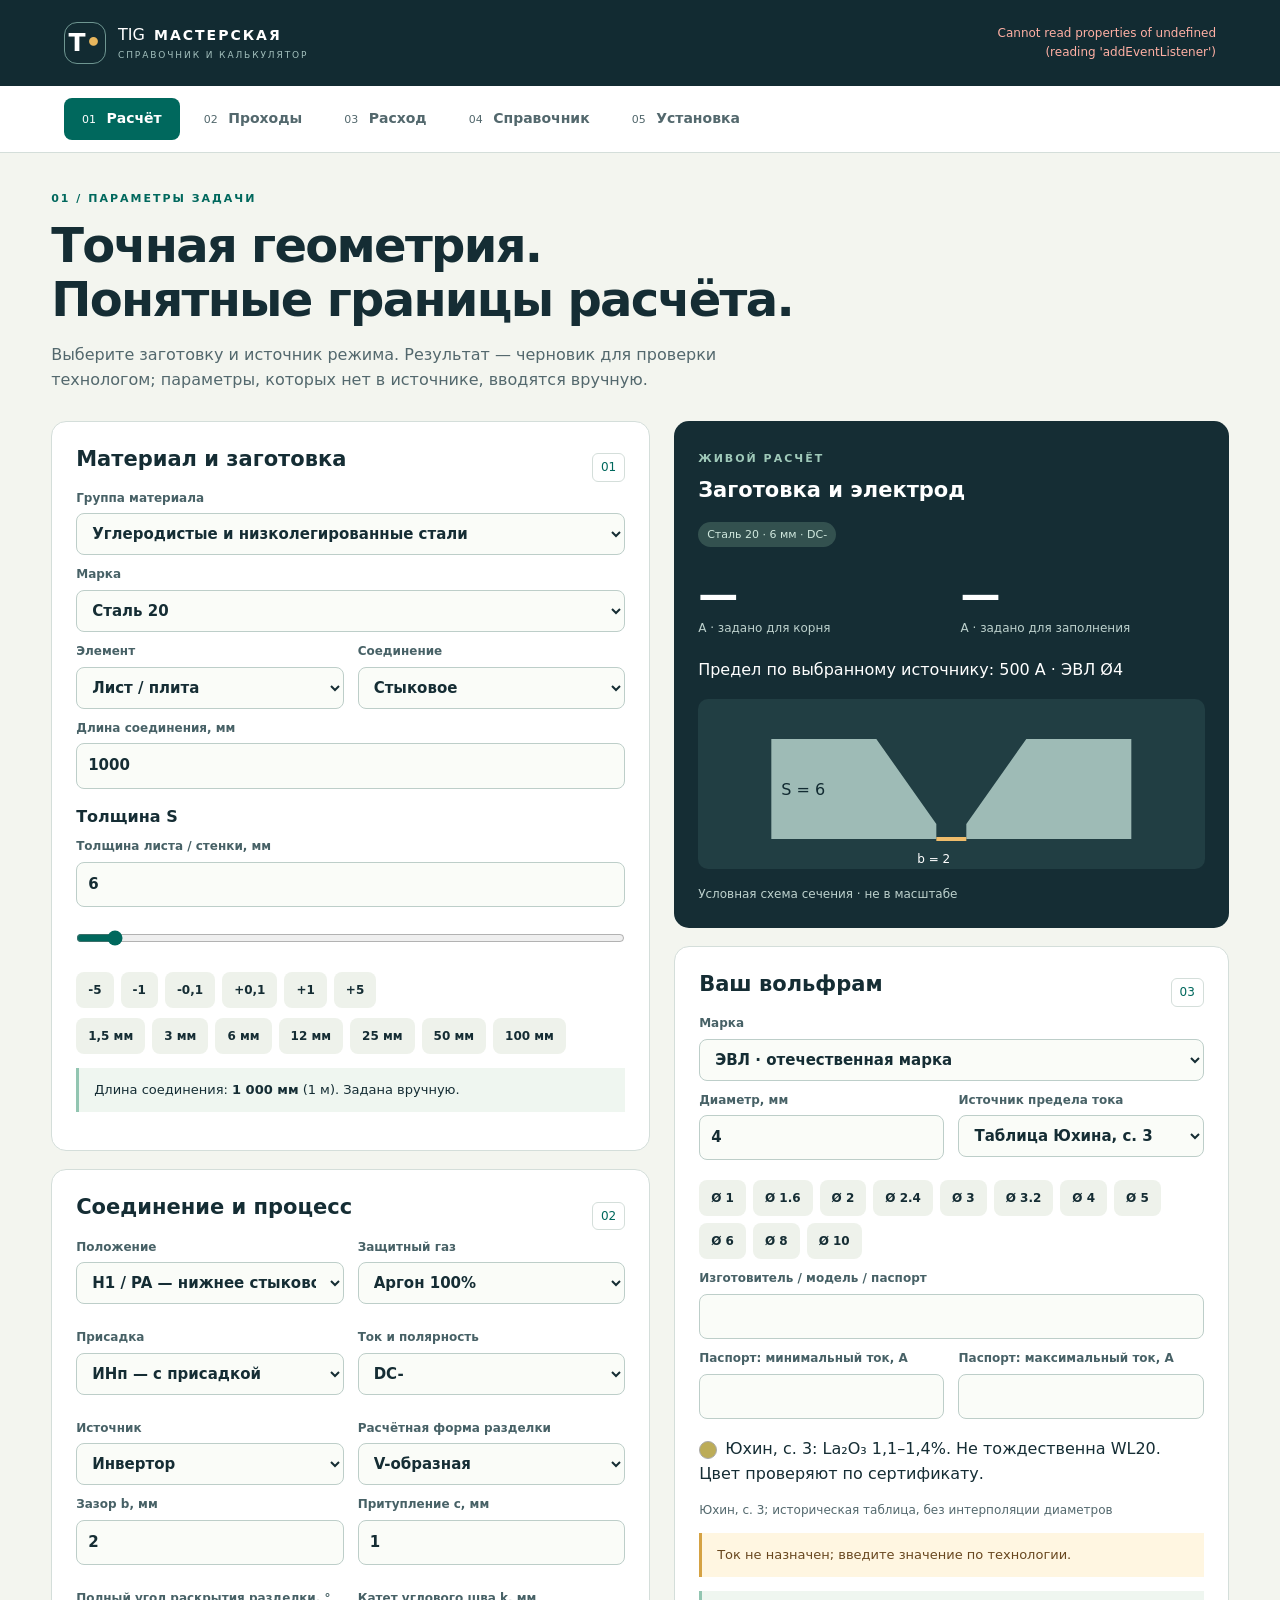
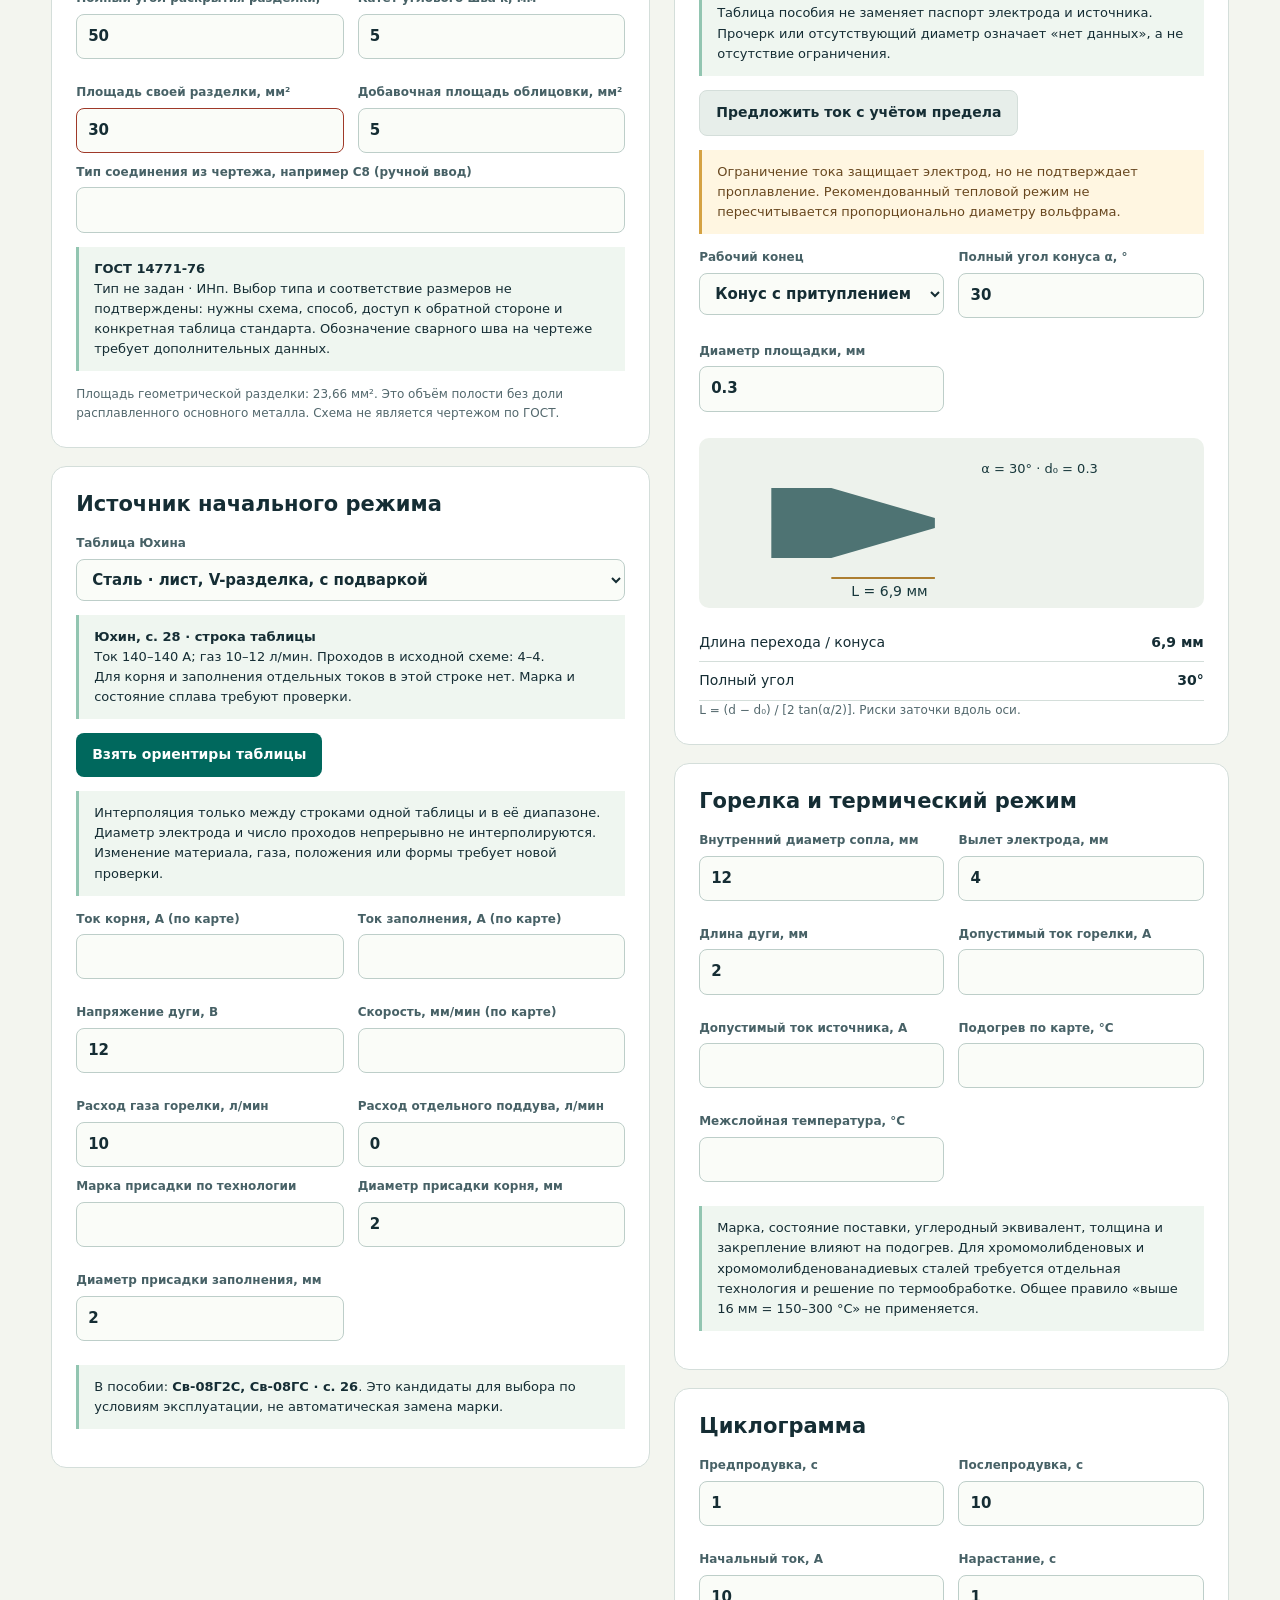
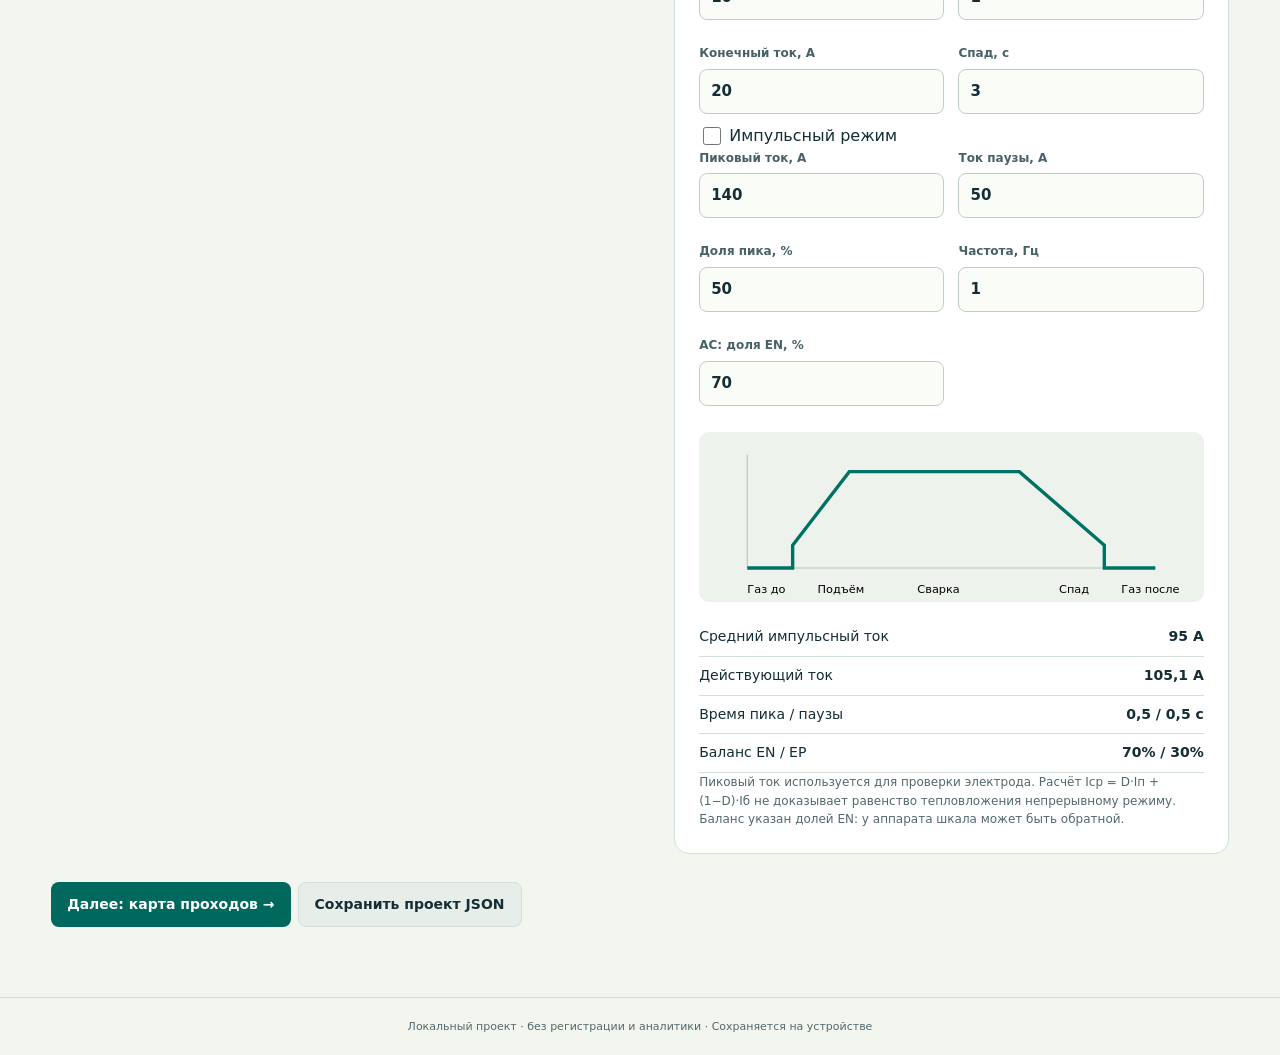
==== index.html @ 2c0364ab "Add files via upload" ====
<!doctype html><html lang="ru"><head><meta charset="utf-8"><meta name="viewport" content="width=device-width,initial-scale=1,viewport-fit=cover"><meta name="theme-color" content="#122b32"><meta name="apple-mobile-web-app-capable" content="yes"><meta name="apple-mobile-web-app-status-bar-style" content="black-translucent"><meta name="description" content="Офлайн-калькулятор TIG, карта проходов и справочник по Юхину с проверкой применимости исходных данных."><title>TIG · Мастерская</title><link rel="manifest" href="./manifest.webmanifest"><link rel="icon" href="./icon-192.png"><link rel="apple-touch-icon" href="./apple-touch-icon.png"><link rel="stylesheet" href="./style.css"></head><body><header><a class="brand" href="#setup"><span class="logo">T<span>•</span></span><span>TIG <b>МАСТЕРСКАЯ</b><small>СПРАВОЧНИК И КАЛЬКУЛЯТОР</small></span></a><span id="offline" class="status" role="status">Проверяю офлайн-файлы…</span></header><div id="toast" role="status" hidden></div><div id="update" hidden>Доступно обновление приложения. <button id="updateButton">Применить</button></div><nav aria-label="Разделы"><a href="#setup">01 <span>Расчёт</span></a><a href="#passes">02 <span>Проходы</span></a><a href="#materials">03 <span>Расход</span></a><a href="#reference">04 <span>Справочник</span></a><a href="#install">05 <span>Установка</span></a></nav><main id="main"></main><footer>Локальный проект · без регистрации и аналитики · <span id="saveStatus">Сохраняется на устройстве</span></footer><dialog id="confirm"><h2 id="confirmTitle"></h2><p id="confirmText"></p><form method="dialog"><button value="cancel" class="secondary">Отмена</button><button value="ok">Продолжить</button></form></dialog><input id="import" hidden type="file" accept=".json,application/json"><noscript>Включите JavaScript. После первой полной загрузки приложение работает без интернета.</noscript><script src="./data.js"></script><script src="./engine.js"></script><script src="./app.js"></script><script src="./offline.js"></script></body></html>
---- style.css ----
*{box-sizing:border-box} :root{--ink:#152d34;--muted:#53686d;--line:#d4deda;--paper:#f3f5ef;--white:#fff;--teal:#00685d;--amber:#e7b65d;--red:#9f3929}body{margin:0;color:var(--ink);font:16px/1.55 system-ui,-apple-system,BlinkMacSystemFont,"Segoe UI",sans-serif;background:var(--paper)}header{background:#122b32;color:white;padding:22px max(5vw,20px);display:flex;align-items:center;justify-content:space-between;gap:20px}.brand{display:flex;align-items:center;gap:12px;color:inherit;text-decoration:none;line-height:1.3}.brand b{font-size:14px;letter-spacing:2px;margin-left:4px}.brand small{display:block;color:#a3c0bd;font-size:9px;letter-spacing:1.9px;margin-top:4px}.logo{display:flex;align-items:center;justify-content:center;width:42px;height:42px;border:1px solid #6e9691;border-radius:13px;font-size:25px;font-weight:800}.logo span{color:var(--amber)}.status{font-size:12px;color:#c4d9d5;max-width:240px;text-align:right}.status.ready{color:#9ee0ba}.status.error{color:#ffb0a4}nav{display:flex;gap:6px;padding:12px max(5vw,16px);border-bottom:1px solid var(--line);background:#fff;position:sticky;top:0;z-index:10}nav a{padding:10px 18px;border-radius:8px;color:var(--muted);font-size:11px;text-decoration:none;white-space:nowrap}nav span{font-size:14px;font-weight:650;margin-left:7px}nav a.active{color:white;background:var(--teal)}main{max-width:1400px;margin:auto;padding:32px max(4vw,18px) 60px}h1{font-size:clamp(30px,4vw,48px);line-height:1.12;letter-spacing:-1.7px;margin:10px 0 16px;max-width:900px}h2{font-size:21px;margin:0 0 16px;line-height:1.3}h3{font-size:16px;margin:16px 0 8px}p{margin:8px 0 14px}.eyebrow{color:var(--teal);font-size:11px;letter-spacing:2px;font-weight:750;text-transform:uppercase}.lead{color:var(--muted);max-width:760px;font-size:16px}.workspace{display:grid;grid-template-columns:minmax(0,1.08fr) minmax(0,1fr);gap:24px;margin-top:28px}.card{padding:24px;background:var(--white);border:1px solid var(--line);border-radius:15px;margin-bottom:18px;min-width:0}.card.dark{background:var(--ink);color:white;border:0}.dark .muted,.dark small{color:#bdd1cd}.dark h2{color:white}.section-head{display:flex;align-items:center;justify-content:space-between;gap:12px}.step{font-size:12px;border:1px solid var(--line);padding:4px 8px;border-radius:6px;color:var(--teal)}.grid{display:grid;grid-template-columns:1fr 1fr;gap:14px}.grid.three{grid-template-columns:repeat(3,1fr)}label.field{display:block;font-size:12px;font-weight:650;margin-bottom:10px;color:#476166}label.field input,label.field select,label.field textarea{display:block;margin-top:6px;width:100%}input,select,textarea{font:inherit;color:var(--ink);font-size:15px;background:#fafcf8;border:1px solid #bdcec9;border-radius:8px;padding:10px 11px;min-width:0}input:focus,select:focus,textarea:focus{outline:3px solid #c7e7db;outline-offset:1px}input:invalid{border-color:var(--red)}textarea{min-height:90px;resize:vertical}input[type=range]{padding:0;accent-color:var(--teal);width:100%;margin:12px 0 15px}input[type=checkbox]{accent-color:var(--teal);width:18px;height:18px;vertical-align:middle;margin-right:8px}button{font:inherit;font-size:14px;font-weight:650;border:0;border-radius:8px;background:var(--teal);color:white;padding:11px 16px;cursor:pointer;min-height:44px}button:hover{filter:brightness(.94)}button.secondary{background:#e7eeea;color:var(--ink);border:1px solid var(--line)}button.small{font-size:12px;padding:6px 11px;min-height:36px}button:disabled{opacity:.5;cursor:not-allowed}.chips,.actions{display:flex;flex-wrap:wrap;gap:7px;margin:10px 0}.chips button{background:#eef2eb;color:var(--ink);padding:6px 12px;min-height:36px;font-size:12px}.muted,small{color:var(--muted)}small{display:block;font-size:12px}.note{border-left:3px solid #92c5b1;background:#eff6f0;padding:12px 15px;font-size:13px;margin:14px 0}.warning{border-left-color:#d5a243;background:#fff6e1;color:#68471f}.danger{border-left-color:#c35743;background:#fff0eb;color:#813628}.metric{font-size:40px;font-weight:750;letter-spacing:-1.5px;line-height:1.3}.metric small{font-size:12px;font-weight:400;letter-spacing:0}.metrics{display:grid;grid-template-columns:1fr 1fr;gap:18px;margin:22px 0}.pill{display:inline-block;font-size:11px;border-radius:99px;background:#d9e9df;color:#255347;padding:4px 9px}.dark .pill{background:#33514f;color:#d0e8de}dl{display:grid;grid-template-columns:1fr 1fr;margin:0;font-size:14px}dt,dd{padding:8px 0;border-bottom:1px solid var(--line);margin:0}dd{text-align:right;font-weight:650}svg.diagram{width:100%;height:170px;display:block;background:#edf2ec;border-radius:10px;margin:16px 0}.dark svg.diagram{background:#213e43}details{border:1px solid var(--line);border-radius:10px;margin:10px 0;padding:14px;background:white}summary{font-size:14px;font-weight:650;cursor:pointer}.tablewrap{overflow:auto;border:1px solid var(--line);border-radius:10px;margin:14px 0}table{border-collapse:collapse;width:100%;font-size:13px;background:white}th,td{text-align:left;border-bottom:1px solid var(--line);padding:10px;white-space:nowrap}th{background:#e7eeea;color:#44605d;font-size:11px;text-transform:uppercase}td.wrap{white-space:normal;min-width:180px}td input,td select{font-size:13px;padding:8px;width:95px}td .wide{width:145px}.passcard{border-left:3px solid var(--teal)}.pass-summary{display:flex;flex-wrap:wrap;gap:12px;font-size:13px}.swatch{width:18px;height:18px;border-radius:50%;display:inline-block;vertical-align:middle;margin-right:8px;border:1px solid #aaa}.colorstrip{display:flex;gap:2px;margin:20px 0}.colorstrip>div{flex:1;padding:17px 5px 7px;border-radius:5px;font-size:11px;text-align:center}.source-list a{color:var(--teal)}#toast{position:fixed;bottom:24px;left:50%;transform:translateX(-50%);background:#122b32;color:white;padding:14px 20px;z-index:99;max-width:min(600px,94vw);border-radius:12px;box-shadow:0 8px 35px #0003;font-size:14px}#update{padding:12px 5vw;background:#ffebbe;font-size:14px}footer{padding:20px;text-align:center;font-size:11px;color:var(--muted);border-top:1px solid var(--line)}dialog{border:1px solid var(--line);border-radius:16px;padding:28px;width:min(480px,90vw)}dialog::backdrop{background:#122b3288}dialog form{display:flex;gap:8px;justify-content:flex-end}code{font-size:13px;overflow-wrap:anywhere}a{color:var(--teal)}.empty{padding:38px;text-align:center;border:1px dashed #adc2b9;border-radius:15px}.section-graphic{display:grid;grid-template-columns:1fr 1fr;gap:12px}.report{display:none} @media(max-width:900px){.workspace{grid-template-columns:1fr}main{padding-top:22px}nav{gap:3px;padding:8px 10px;justify-content:space-between}nav a{padding:10px 8px;font-size:0}nav span{font-size:12px;margin:0}.card{padding:19px}.grid.three{grid-template-columns:1fr 1fr}}@media(max-width:480px){header{padding:17px 16px;gap:10px}.brand b{font-size:11px;letter-spacing:1px}.brand small{font-size:8px;letter-spacing:1px}.status{font-size:10px;max-width:110px}.grid{gap:10px}.metrics{gap:10px}.metric{font-size:32px}h1{font-size:35px}.section-graphic{grid-template-columns:1fr}.tablewrap{margin-left:-4px;margin-right:-4px}}@media print{body{background:white}header,nav,footer,#toast,#update,main{display:none!important}.report{display:block;color:black;padding:0;font-size:10pt}.report h1{font-size:20pt}.report table{font-size:8pt}.report td,.report th{white-space:normal;padding:5px}.report section{break-inside:avoid} @page{margin:15mm}}
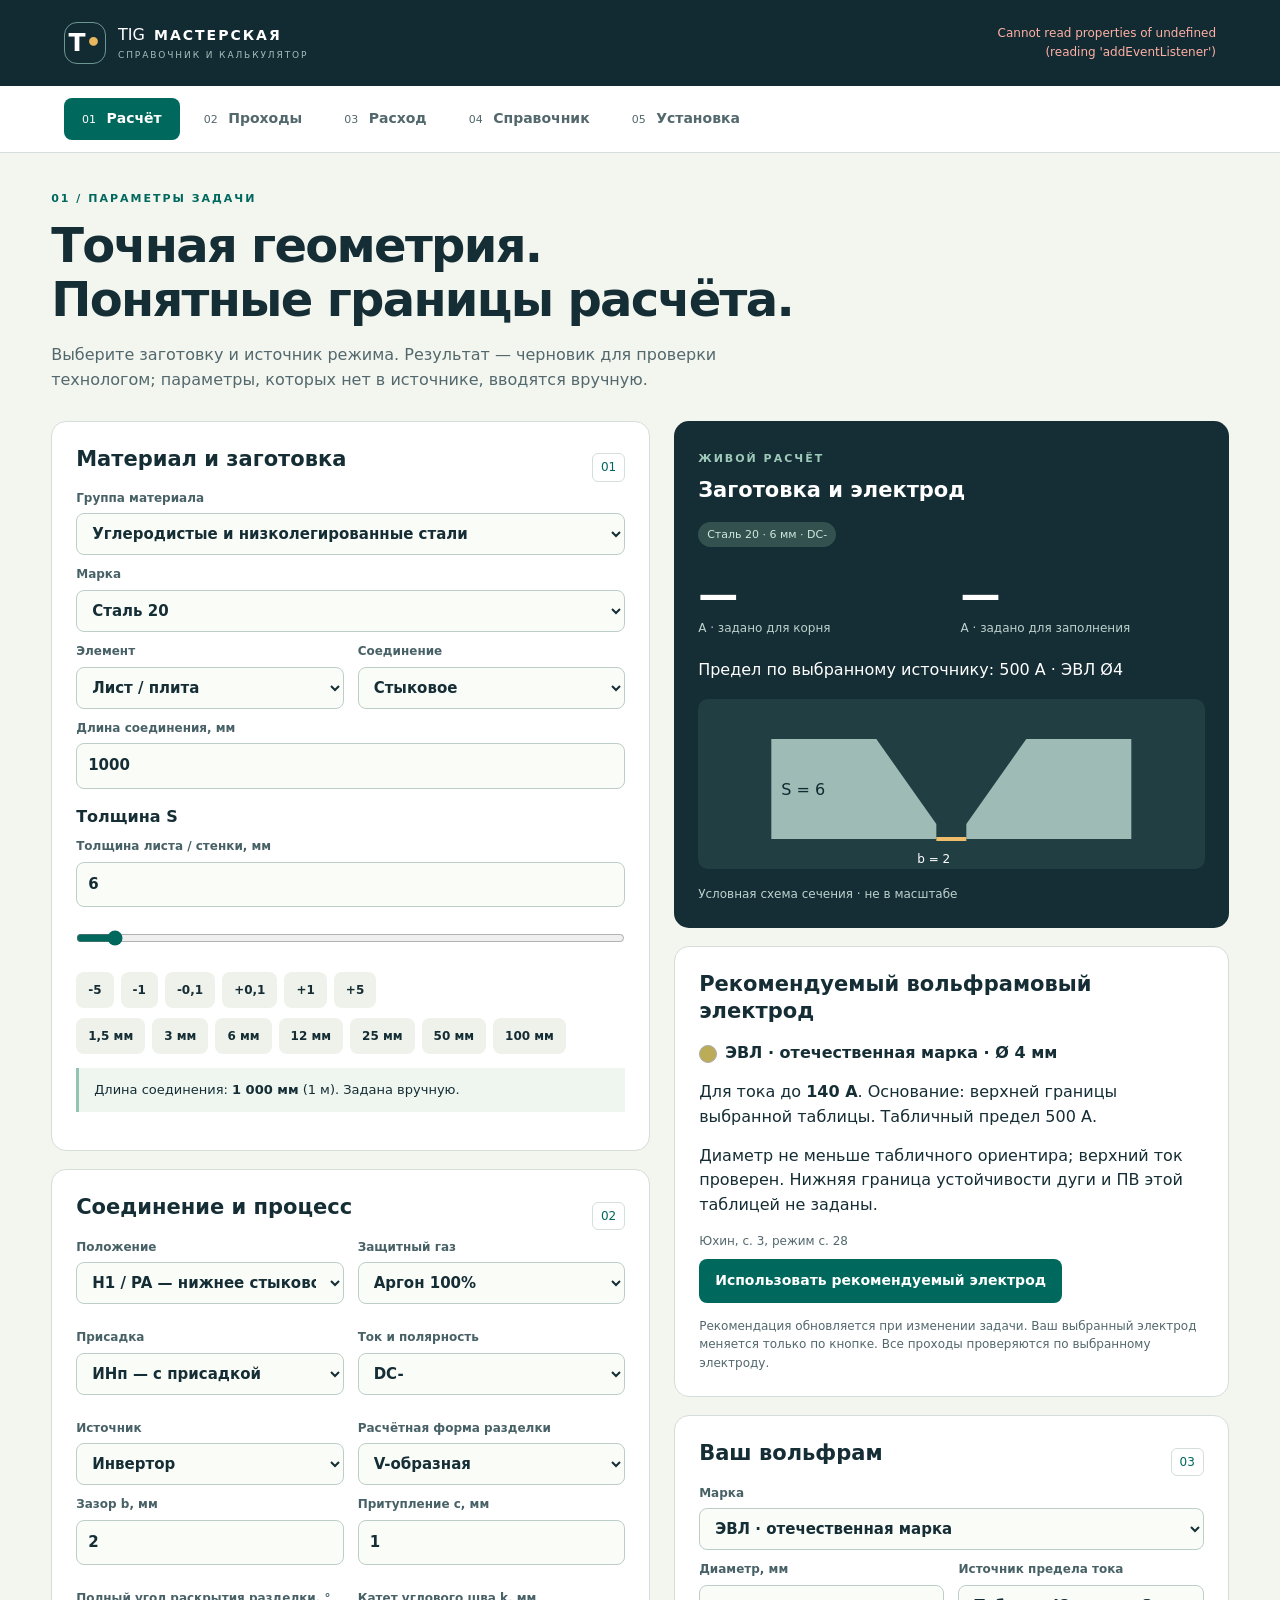
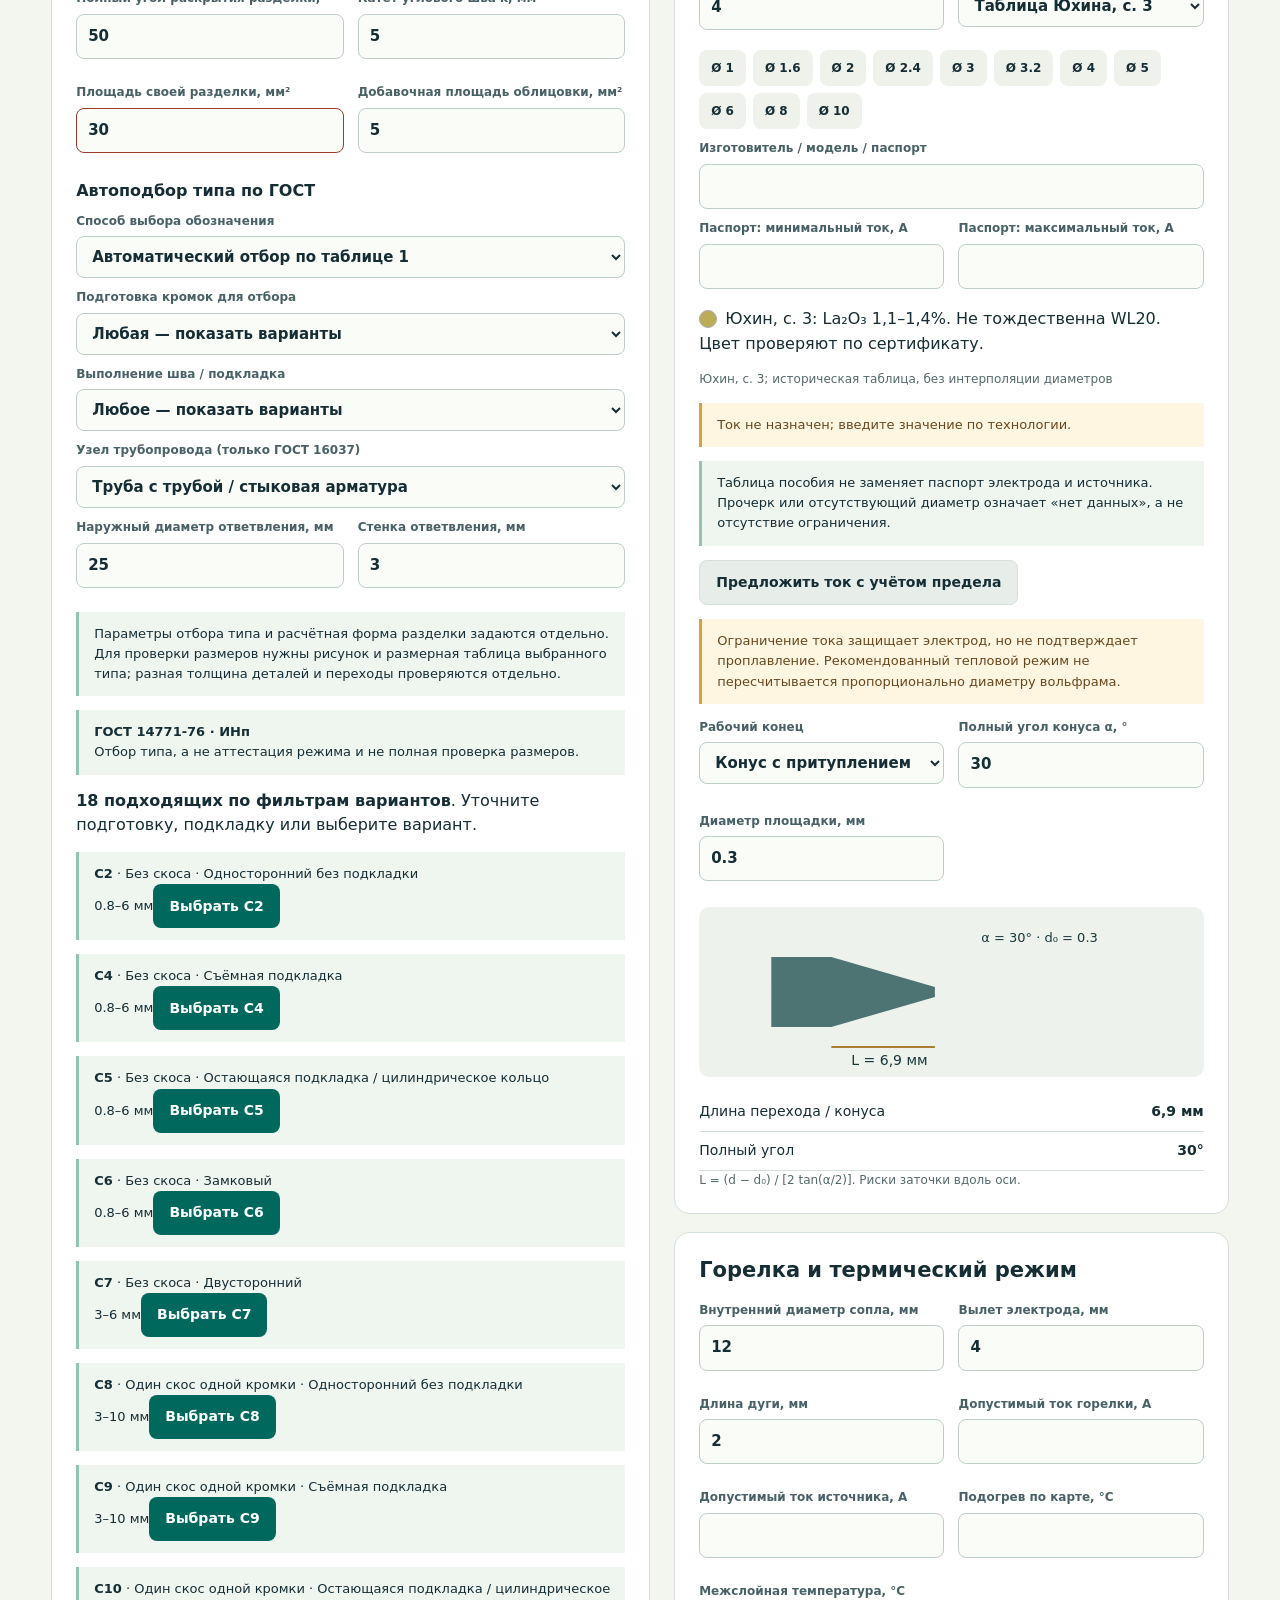
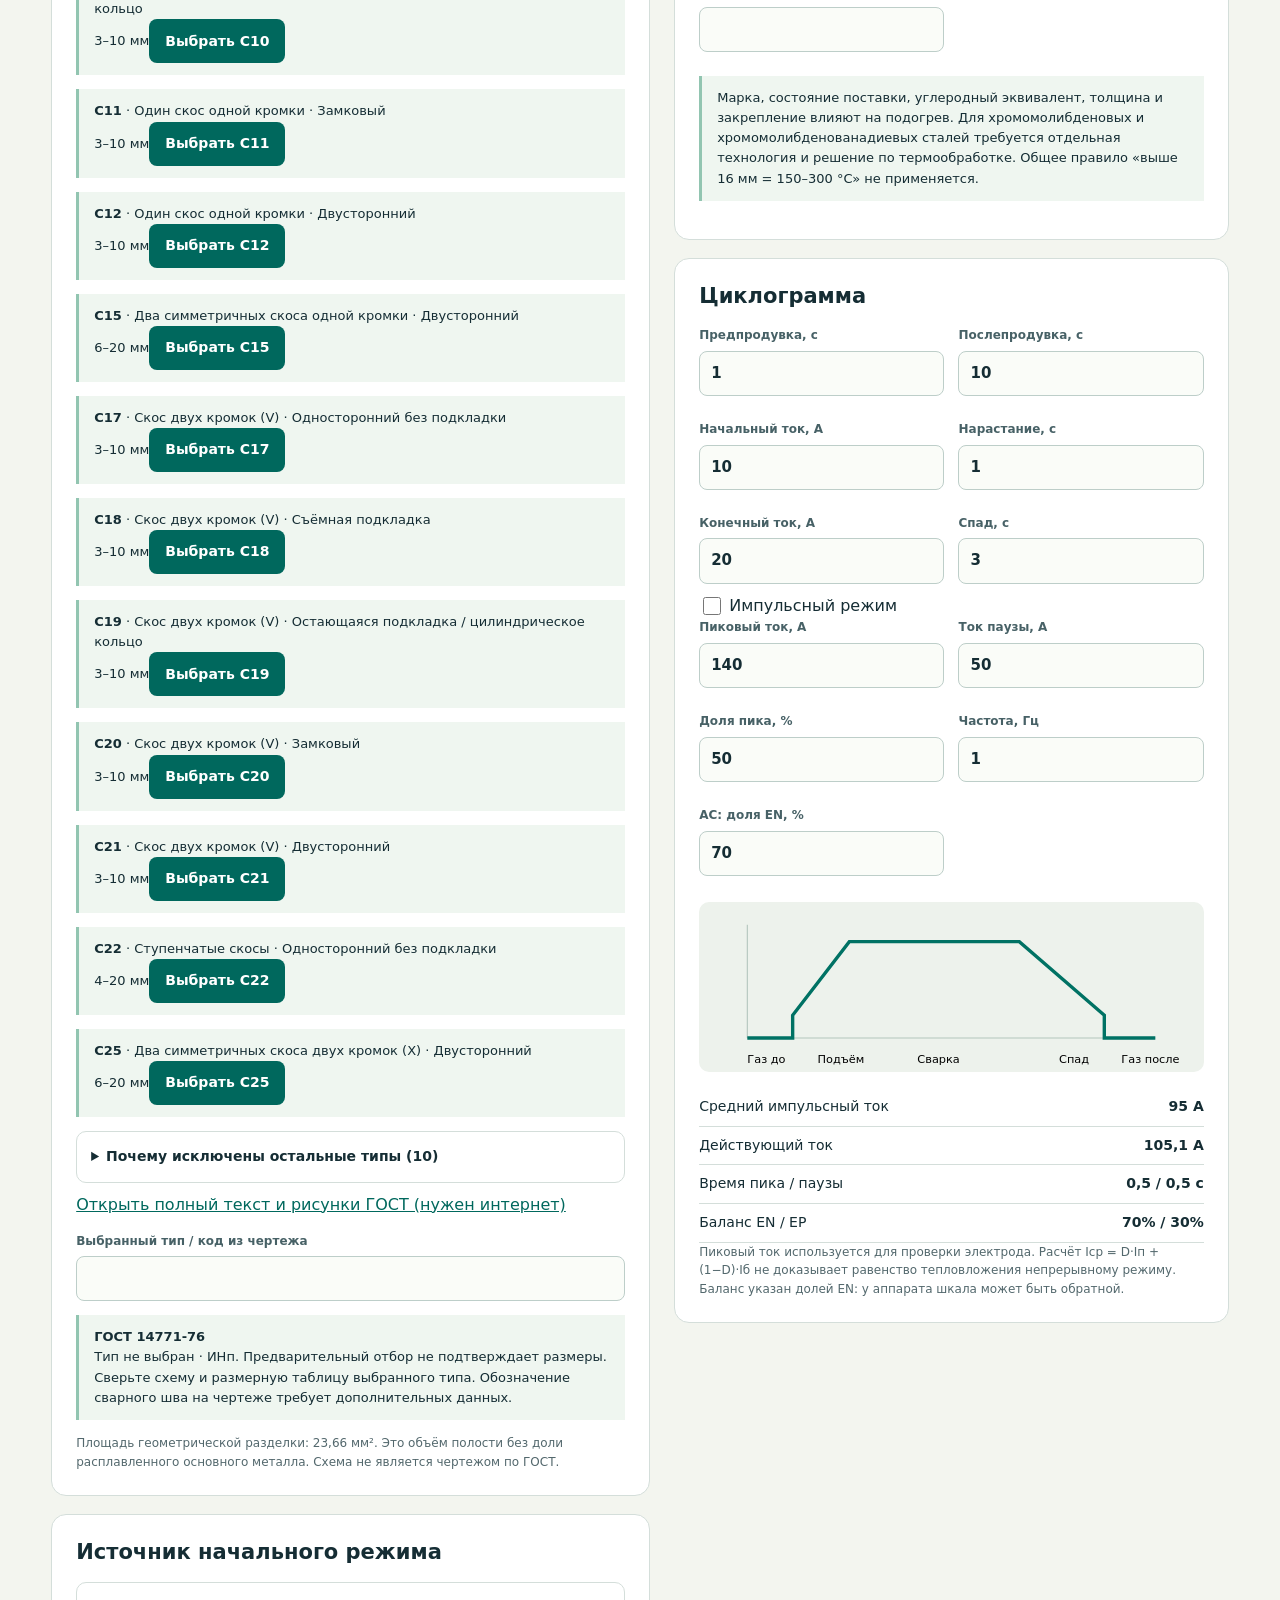
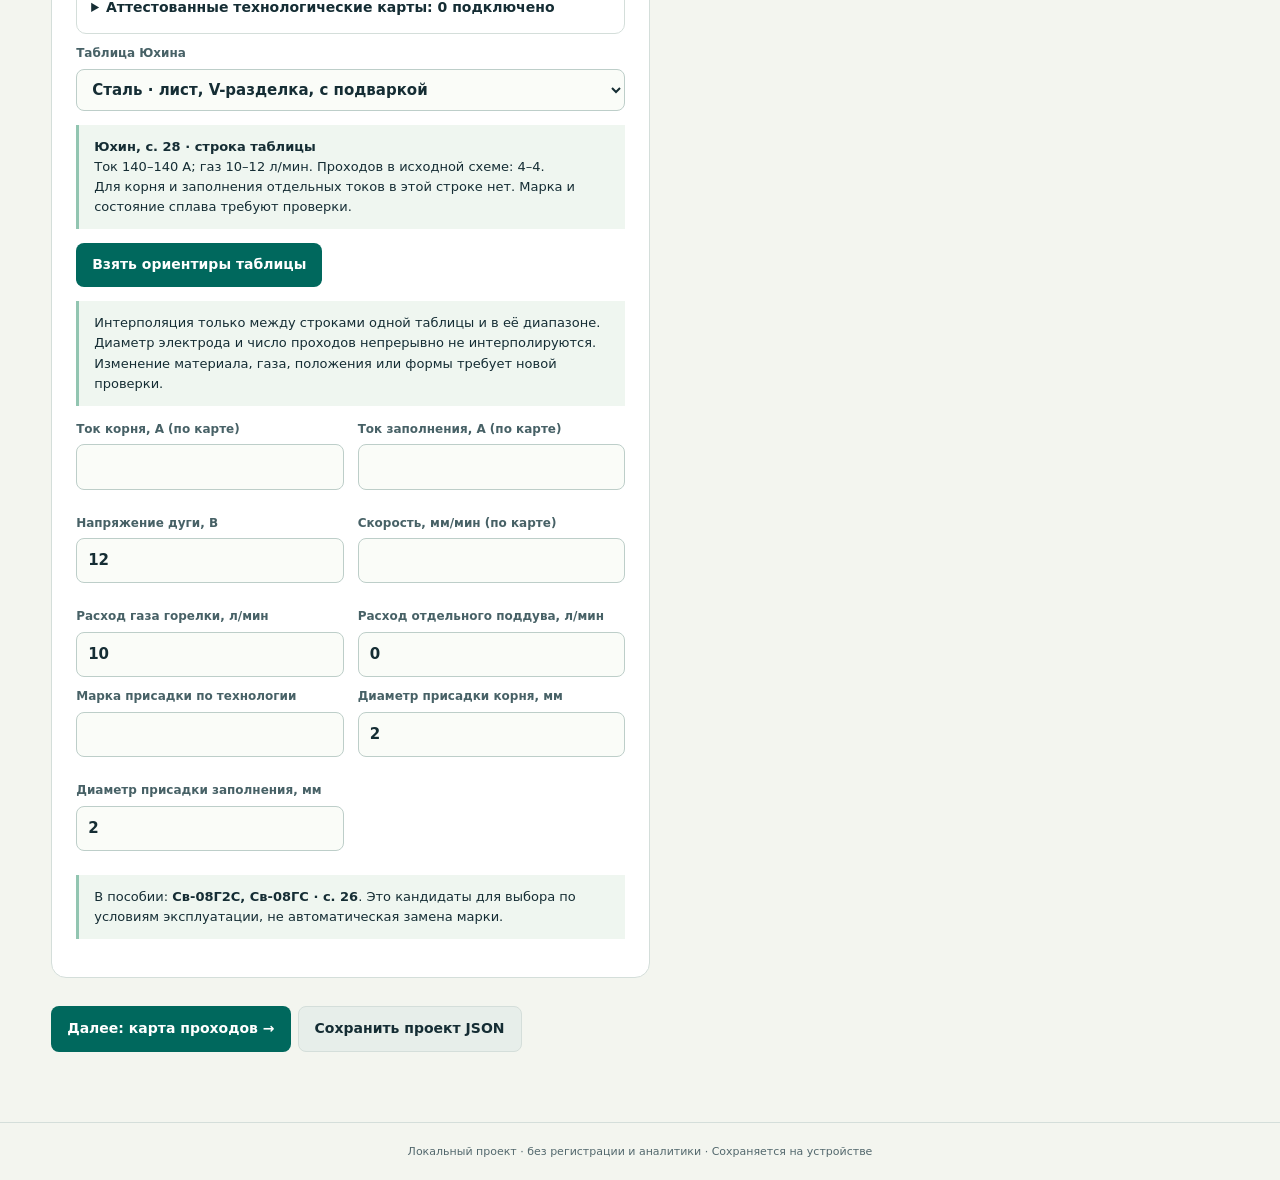
==== commit 3d3762ef: "Add files via upload" ====
--- a/index.html
+++ b/index.html
@@ -1 +1 @@
-<!doctype html><html lang="ru"><head><meta charset="utf-8"><meta name="viewport" content="width=device-width,initial-scale=1,viewport-fit=cover"><meta name="theme-color" content="#122b32"><meta name="apple-mobile-web-app-capable" content="yes"><meta name="apple-mobile-web-app-status-bar-style" content="black-translucent"><meta name="description" content="Офлайн-калькулятор TIG, карта проходов и справочник по Юхину с проверкой применимости исходных данных."><title>TIG · Мастерская</title><link rel="manifest" href="./manifest.webmanifest"><link rel="icon" href="./icon-192.png"><link rel="apple-touch-icon" href="./apple-touch-icon.png"><link rel="stylesheet" href="./style.css"></head><body><header><a class="brand" href="#setup"><span class="logo">T<span>•</span></span><span>TIG <b>МАСТЕРСКАЯ</b><small>СПРАВОЧНИК И КАЛЬКУЛЯТОР</small></span></a><span id="offline" class="status" role="status">Проверяю офлайн-файлы…</span></header><div id="toast" role="status" hidden></div><div id="update" hidden>Доступно обновление приложения. <button id="updateButton">Применить</button></div><nav aria-label="Разделы"><a href="#setup">01 <span>Расчёт</span></a><a href="#passes">02 <span>Проходы</span></a><a href="#materials">03 <span>Расход</span></a><a href="#reference">04 <span>Справочник</span></a><a href="#install">05 <span>Установка</span></a></nav><main id="main"></main><footer>Локальный проект · без регистрации и аналитики · <span id="saveStatus">Сохраняется на устройстве</span></footer><dialog id="confirm"><h2 id="confirmTitle"></h2><p id="confirmText"></p><form method="dialog"><button value="cancel" class="secondary">Отмена</button><button value="ok">Продолжить</button></form></dialog><input id="import" hidden type="file" accept=".json,application/json"><noscript>Включите JavaScript. После первой полной загрузки приложение работает без интернета.</noscript><script src="./data.js"></script><script src="./engine.js"></script><script src="./app.js"></script><script src="./offline.js"></script></body></html>
+<!doctype html><html lang="ru"><head><meta charset="utf-8"><meta name="viewport" content="width=device-width,initial-scale=1,viewport-fit=cover"><meta name="theme-color" content="#122b32"><meta name="apple-mobile-web-app-capable" content="yes"><meta name="apple-mobile-web-app-status-bar-style" content="black-translucent"><meta name="description" content="Офлайн-калькулятор TIG, карта проходов и справочник по Юхину с проверкой применимости исходных данных."><title>TIG · Мастерская</title><link rel="manifest" href="./manifest.webmanifest"><link rel="icon" href="./icon-192.png"><link rel="apple-touch-icon" href="./apple-touch-icon.png"><link rel="stylesheet" href="./style.css"></head><body><header><a class="brand" href="#setup"><span class="logo">T<span>•</span></span><span>TIG <b>МАСТЕРСКАЯ</b><small>СПРАВОЧНИК И КАЛЬКУЛЯТОР</small></span></a><span id="offline" class="status" role="status">Проверяю офлайн-файлы…</span></header><div id="toast" role="status" hidden></div><div id="update" hidden>Доступно обновление приложения. <button id="updateButton">Применить</button></div><nav aria-label="Разделы"><a href="#setup">01 <span>Расчёт</span></a><a href="#passes">02 <span>Проходы</span></a><a href="#materials">03 <span>Расход</span></a><a href="#reference">04 <span>Справочник</span></a><a href="#install">05 <span>Установка</span></a></nav><main id="main"></main><footer>Локальный проект · без регистрации и аналитики · <span id="saveStatus">Сохраняется на устройстве</span></footer><dialog id="confirm"><h2 id="confirmTitle"></h2><p id="confirmText"></p><form method="dialog"><button value="cancel" class="secondary">Отмена</button><button value="ok">Продолжить</button></form></dialog><input id="import" hidden type="file" accept=".json,application/json"><noscript>Включите JavaScript. После первой полной загрузки приложение работает без интернета.</noscript><script src="./data.js"></script><script src="./catalog.js"></script><script src="./engine.js"></script><script src="./app.js"></script><script src="./offline.js"></script></body></html>
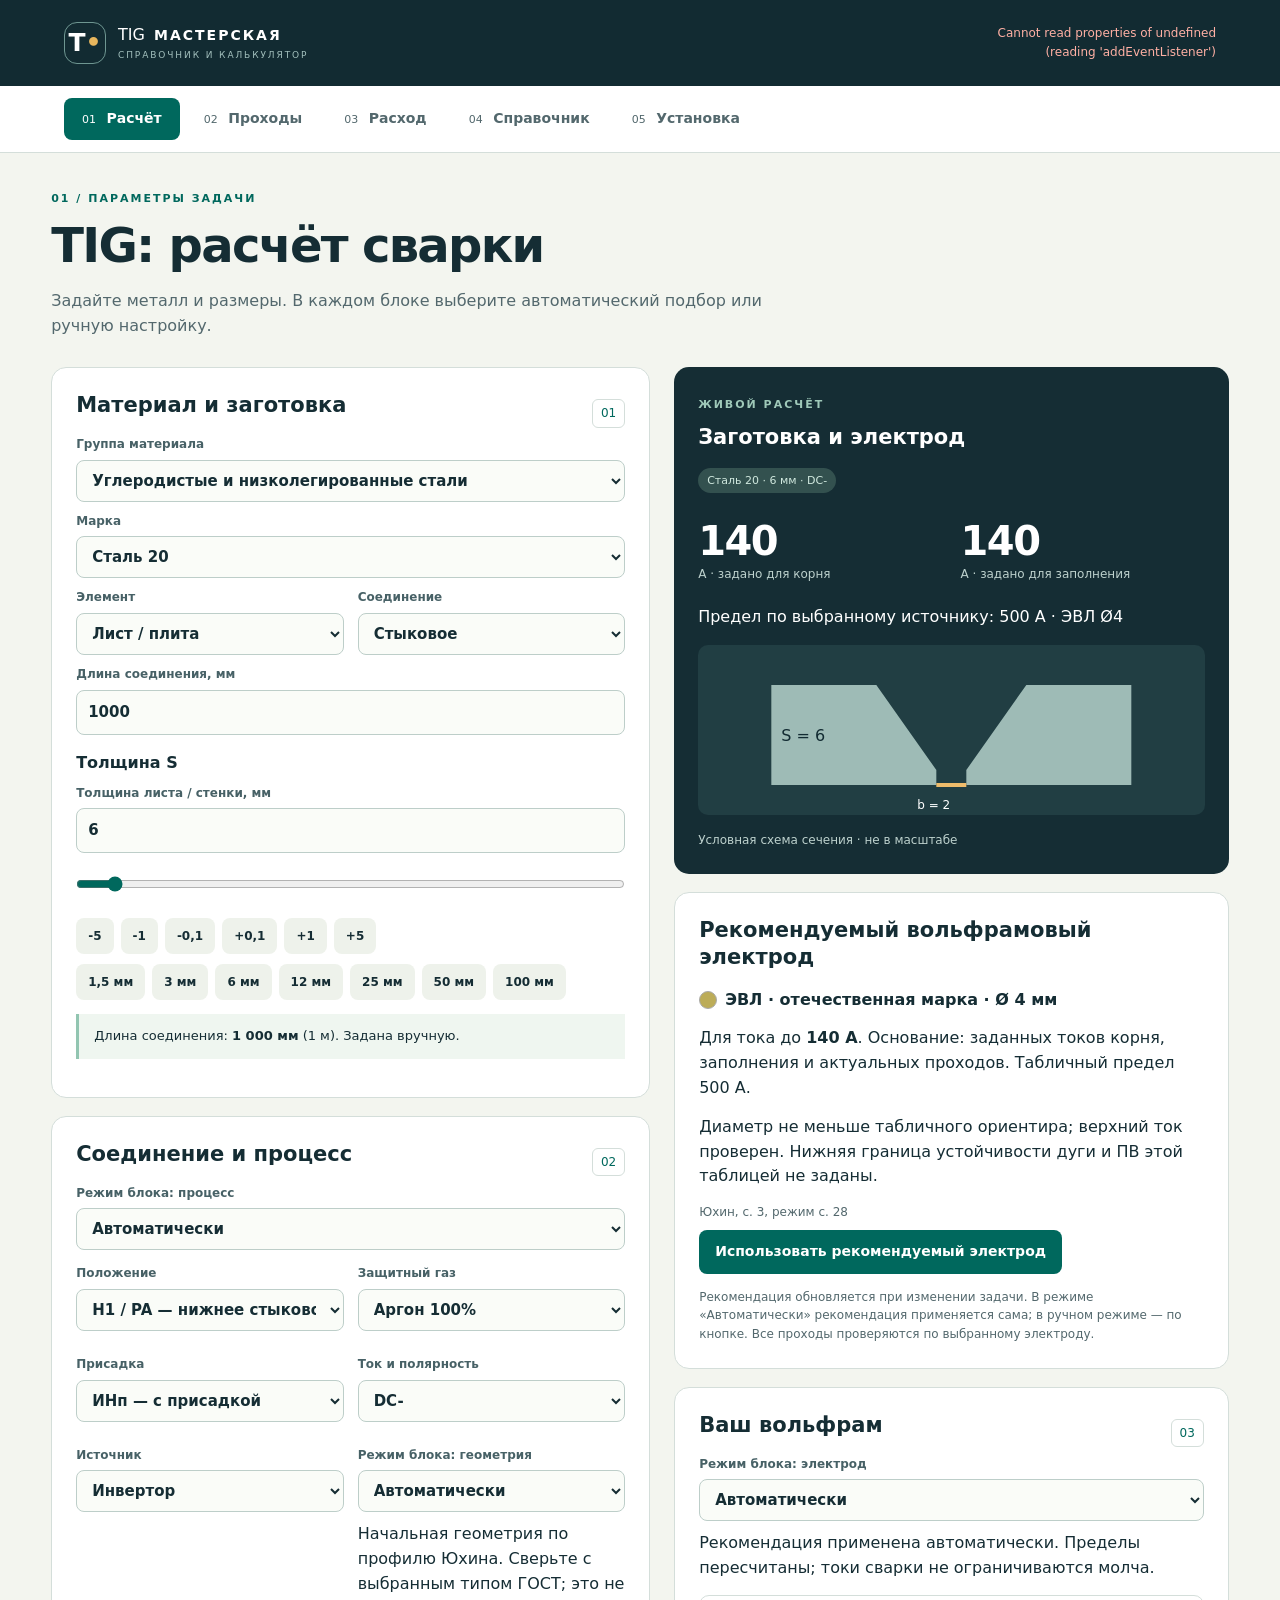
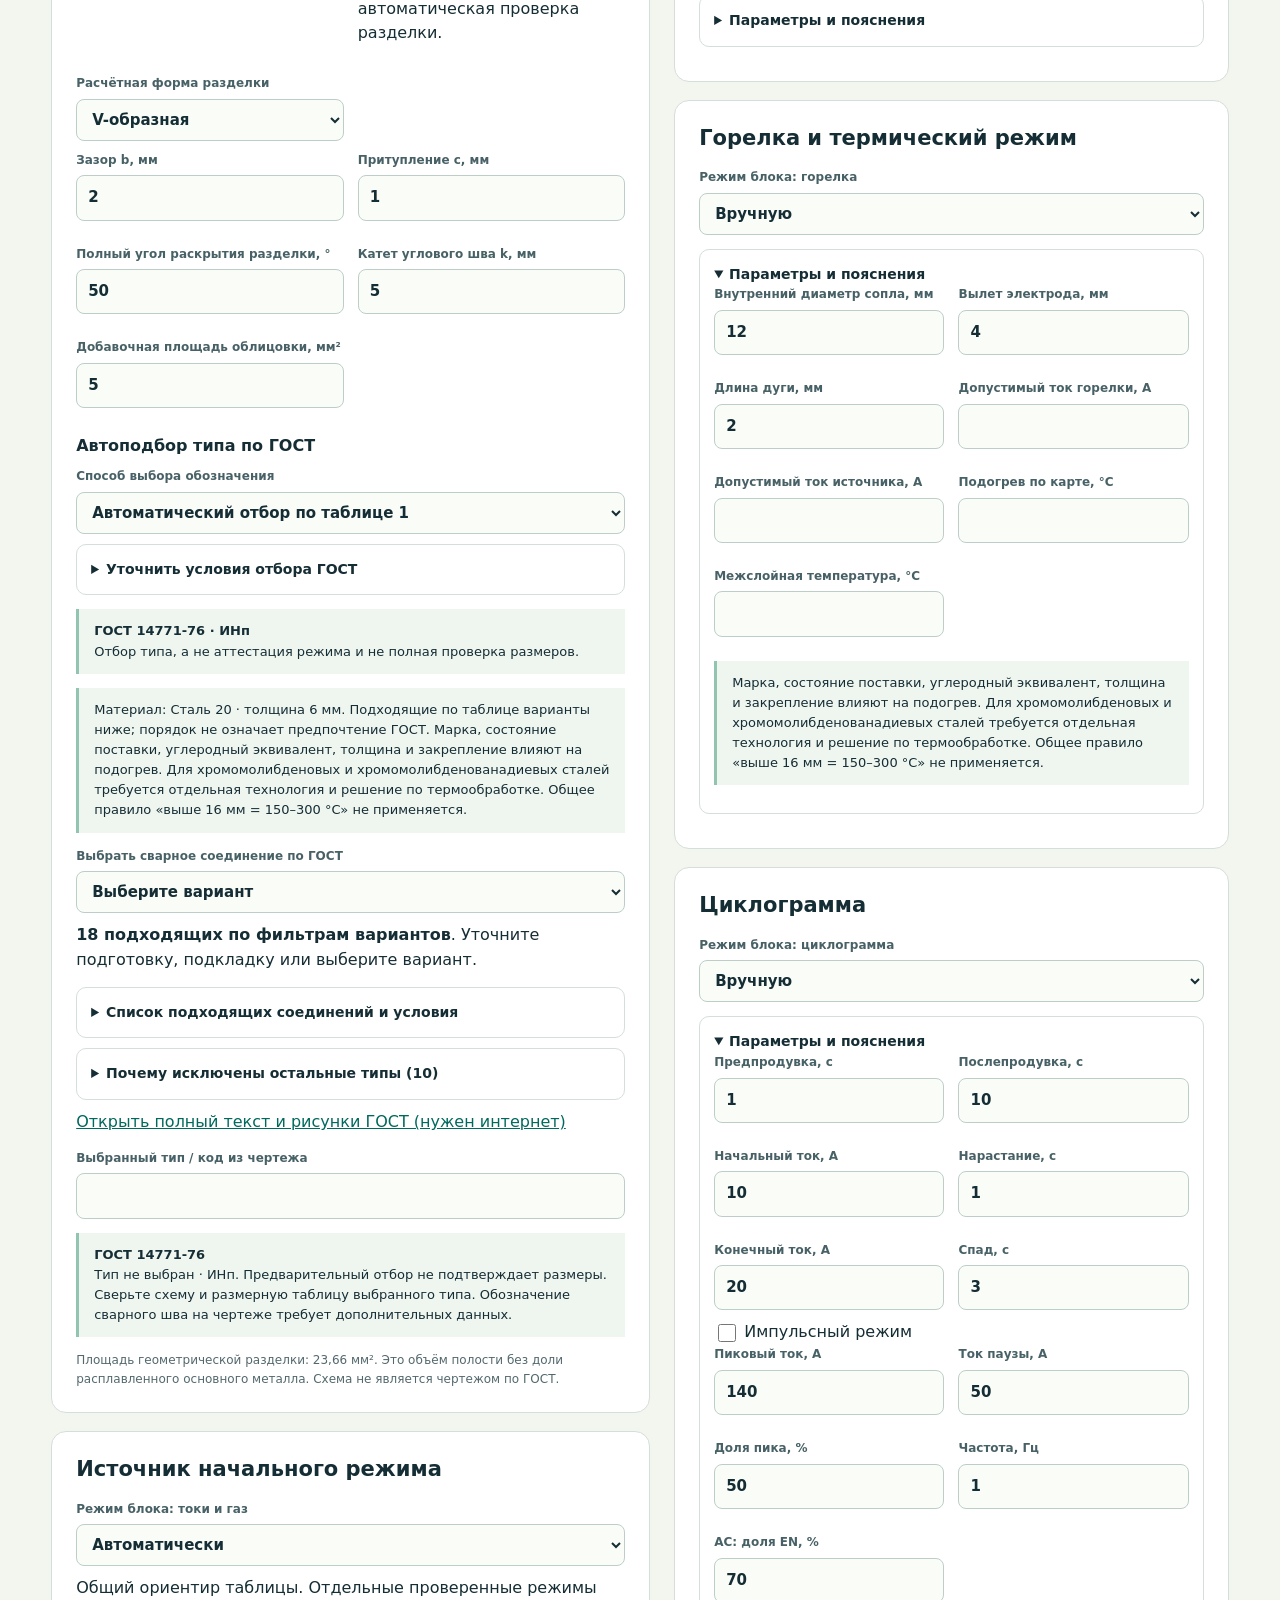
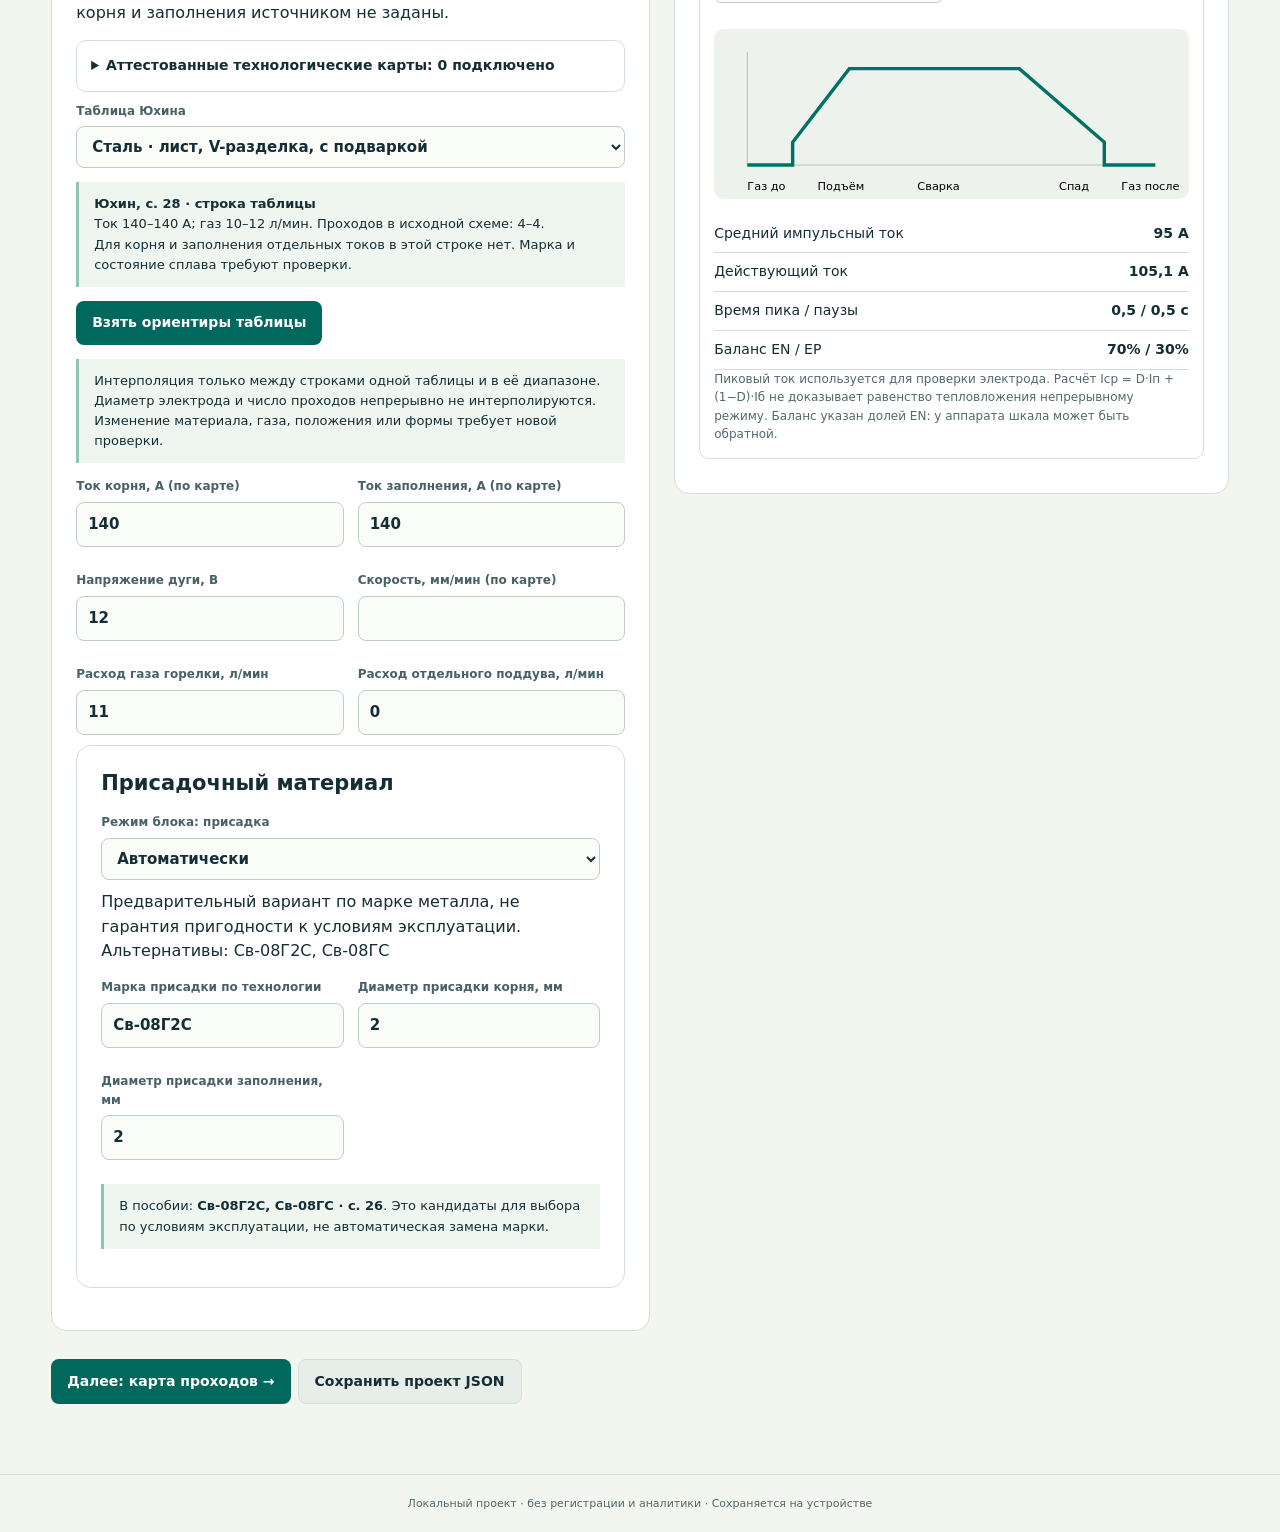
==== commit 0fc80002: "Add files via upload" ====
--- a/index.html
+++ b/index.html
@@ -1 +1 @@
-<!doctype html><html lang="ru"><head><meta charset="utf-8"><meta name="viewport" content="width=device-width,initial-scale=1,viewport-fit=cover"><meta name="theme-color" content="#122b32"><meta name="apple-mobile-web-app-capable" content="yes"><meta name="apple-mobile-web-app-status-bar-style" content="black-translucent"><meta name="description" content="Офлайн-калькулятор TIG, карта проходов и справочник по Юхину с проверкой применимости исходных данных."><title>TIG · Мастерская</title><link rel="manifest" href="./manifest.webmanifest"><link rel="icon" href="./icon-192.png"><link rel="apple-touch-icon" href="./apple-touch-icon.png"><link rel="stylesheet" href="./style.css"></head><body><header><a class="brand" href="#setup"><span class="logo">T<span>•</span></span><span>TIG <b>МАСТЕРСКАЯ</b><small>СПРАВОЧНИК И КАЛЬКУЛЯТОР</small></span></a><span id="offline" class="status" role="status">Проверяю офлайн-файлы…</span></header><div id="toast" role="status" hidden></div><div id="update" hidden>Доступно обновление приложения. <button id="updateButton">Применить</button></div><nav aria-label="Разделы"><a href="#setup">01 <span>Расчёт</span></a><a href="#passes">02 <span>Проходы</span></a><a href="#materials">03 <span>Расход</span></a><a href="#reference">04 <span>Справочник</span></a><a href="#install">05 <span>Установка</span></a></nav><main id="main"></main><footer>Локальный проект · без регистрации и аналитики · <span id="saveStatus">Сохраняется на устройстве</span></footer><dialog id="confirm"><h2 id="confirmTitle"></h2><p id="confirmText"></p><form method="dialog"><button value="cancel" class="secondary">Отмена</button><button value="ok">Продолжить</button></form></dialog><input id="import" hidden type="file" accept=".json,application/json"><noscript>Включите JavaScript. После первой полной загрузки приложение работает без интернета.</noscript><script src="./data.js"></script><script src="./catalog.js"></script><script src="./engine.js"></script><script src="./app.js"></script><script src="./offline.js"></script></body></html>
+<!doctype html><html lang="ru"><head><meta charset="utf-8"><meta name="viewport" content="width=device-width,initial-scale=1,viewport-fit=cover"><meta name="theme-color" content="#122b32"><meta name="apple-mobile-web-app-capable" content="yes"><meta name="apple-mobile-web-app-status-bar-style" content="black-translucent"><meta name="description" content="Офлайн-калькулятор TIG, карта проходов и справочник по Юхину с проверкой применимости исходных данных."><title>TIG · Мастерская</title><link rel="manifest" href="./manifest.webmanifest"><link rel="icon" href="./icon-192.png"><link rel="apple-touch-icon" href="./apple-touch-icon.png"><link rel="stylesheet" href="./style.css"></head><body><header><a class="brand" href="#setup"><span class="logo">T<span>•</span></span><span>TIG <b>МАСТЕРСКАЯ</b><small>СПРАВОЧНИК И КАЛЬКУЛЯТОР</small></span></a><span id="offline" class="status" role="status">Проверяю офлайн-файлы…</span></header><div id="toast" role="status" hidden></div><div id="update" hidden>Доступно обновление приложения. <button id="updateButton">Применить</button></div><nav aria-label="Разделы"><a href="#setup">01 <span>Расчёт</span></a><a href="#passes">02 <span>Проходы</span></a><a href="#materials">03 <span>Расход</span></a><a href="#reference">04 <span>Справочник</span></a><a href="#install">05 <span>Установка</span></a></nav><main id="main"></main><footer>Локальный проект · без регистрации и аналитики · <span id="saveStatus">Сохраняется на устройстве</span></footer><dialog id="confirm"><h2 id="confirmTitle"></h2><p id="confirmText"></p><form method="dialog"><button value="cancel" class="secondary">Отмена</button><button value="ok">Продолжить</button></form></dialog><input id="import" hidden type="file" accept=".json,application/json"><noscript>Включите JavaScript. После первой полной загрузки приложение работает без интернета.</noscript><script src="./data.js"></script><script src="./catalog.js"></script><script src="./engine.js"></script><script src="./auto.js"></script><script src="./app.js"></script><script src="./offline.js"></script></body></html>
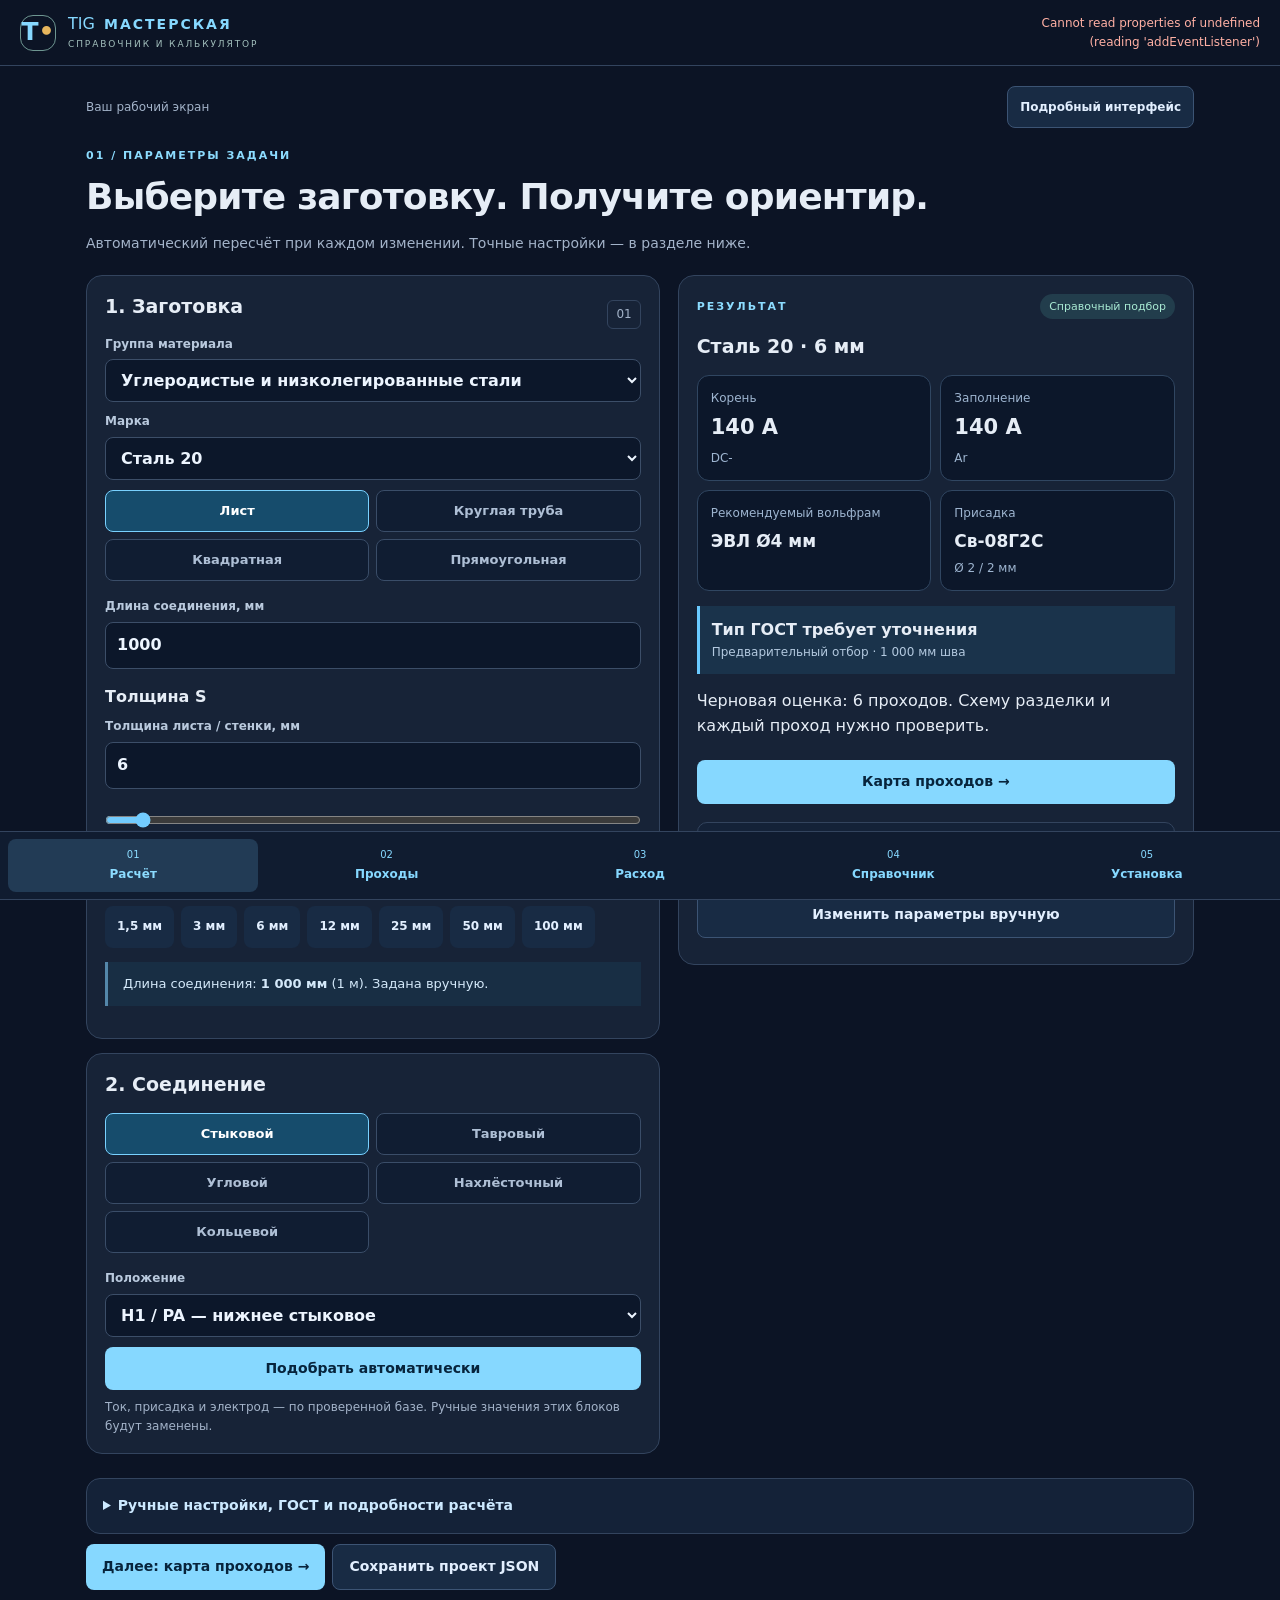
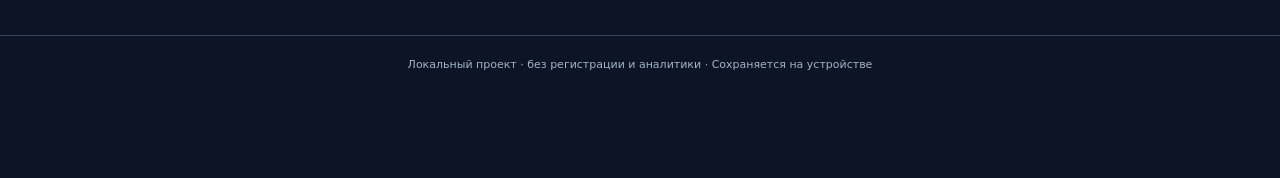
==== commit 05396871: "Add files via upload" ====
--- a/index.html
+++ b/index.html
@@ -1 +1 @@
-<!doctype html><html lang="ru"><head><meta charset="utf-8"><meta name="viewport" content="width=device-width,initial-scale=1,viewport-fit=cover"><meta name="theme-color" content="#122b32"><meta name="apple-mobile-web-app-capable" content="yes"><meta name="apple-mobile-web-app-status-bar-style" content="black-translucent"><meta name="description" content="Офлайн-калькулятор TIG, карта проходов и справочник по Юхину с проверкой применимости исходных данных."><title>TIG · Мастерская</title><link rel="manifest" href="./manifest.webmanifest"><link rel="icon" href="./icon-192.png"><link rel="apple-touch-icon" href="./apple-touch-icon.png"><link rel="stylesheet" href="./style.css"></head><body><header><a class="brand" href="#setup"><span class="logo">T<span>•</span></span><span>TIG <b>МАСТЕРСКАЯ</b><small>СПРАВОЧНИК И КАЛЬКУЛЯТОР</small></span></a><span id="offline" class="status" role="status">Проверяю офлайн-файлы…</span></header><div id="toast" role="status" hidden></div><div id="update" hidden>Доступно обновление приложения. <button id="updateButton">Применить</button></div><nav aria-label="Разделы"><a href="#setup">01 <span>Расчёт</span></a><a href="#passes">02 <span>Проходы</span></a><a href="#materials">03 <span>Расход</span></a><a href="#reference">04 <span>Справочник</span></a><a href="#install">05 <span>Установка</span></a></nav><main id="main"></main><footer>Локальный проект · без регистрации и аналитики · <span id="saveStatus">Сохраняется на устройстве</span></footer><dialog id="confirm"><h2 id="confirmTitle"></h2><p id="confirmText"></p><form method="dialog"><button value="cancel" class="secondary">Отмена</button><button value="ok">Продолжить</button></form></dialog><input id="import" hidden type="file" accept=".json,application/json"><noscript>Включите JavaScript. После первой полной загрузки приложение работает без интернета.</noscript><script src="./data.js"></script><script src="./catalog.js"></script><script src="./engine.js"></script><script src="./auto.js"></script><script src="./app.js"></script><script src="./offline.js"></script></body></html>
+<!doctype html><html lang="ru"><head><meta charset="utf-8"><meta name="viewport" content="width=device-width,initial-scale=1,viewport-fit=cover"><meta name="theme-color" content="#122b32"><meta name="apple-mobile-web-app-capable" content="yes"><meta name="apple-mobile-web-app-status-bar-style" content="black-translucent"><meta name="description" content="Офлайн-калькулятор TIG, карта проходов и справочник по Юхину с проверкой применимости исходных данных."><title>TIG · Мастерская</title><link rel="manifest" href="./manifest.webmanifest"><link rel="icon" href="./icon-192.png"><link rel="apple-touch-icon" href="./apple-touch-icon.png"><link rel="stylesheet" href="./style.css"><link rel="stylesheet" href="./quick.css"></head><body><header><a class="brand" href="#setup"><span class="logo">T<span>•</span></span><span>TIG <b>МАСТЕРСКАЯ</b><small>СПРАВОЧНИК И КАЛЬКУЛЯТОР</small></span></a><span id="offline" class="status" role="status">Проверяю офлайн-файлы…</span></header><div id="toast" role="status" hidden></div><div id="update" hidden>Доступно обновление приложения. <button id="updateButton">Применить</button></div><nav aria-label="Разделы"><a href="#setup">01 <span>Расчёт</span></a><a href="#passes">02 <span>Проходы</span></a><a href="#materials">03 <span>Расход</span></a><a href="#reference">04 <span>Справочник</span></a><a href="#install">05 <span>Установка</span></a></nav><main id="main"></main><footer>Локальный проект · без регистрации и аналитики · <span id="saveStatus">Сохраняется на устройстве</span></footer><dialog id="confirm"><h2 id="confirmTitle"></h2><p id="confirmText"></p><form method="dialog"><button value="cancel" class="secondary">Отмена</button><button value="ok">Продолжить</button></form></dialog><input id="import" hidden type="file" accept=".json,application/json"><noscript>Включите JavaScript. После первой полной загрузки приложение работает без интернета.</noscript><script src="./data.js"></script><script src="./catalog.js"></script><script src="./evidence.js"></script><script src="./engine.js"></script><script src="./auto.js"></script><script src="./quick.js"></script><script src="./app.js"></script><script src="./offline.js"></script></body></html>
--- a/quick.css
+++ b/quick.css
@@ -0,0 +1,7 @@
+/* Compact mobile workbench, inspired by the interaction structure of tig-gost-V4. */
+body.compact{--ink:#e6edf6;--muted:#a3b3c9;--line:#33445e;--paper:#0c1425;--white:#172337;--teal:#70d1ff;background:var(--paper);color:var(--ink);padding-bottom:85px;color-scheme:dark}
+.compact header{background:#0c1425;padding:14px 20px;border-bottom:1px solid var(--line)}.compact main{max-width:1140px;padding:20px 16px 35px}.compact h1{font-size:clamp(25px,3vw,36px);letter-spacing:-.8px}.compact .lead{font-size:14px;margin-bottom:20px}.compact .card{padding:18px;border-radius:16px;margin-bottom:14px}.compact h2{font-size:19px}.compact .logo{width:36px;height:36px}.compact nav{position:fixed;top:auto;bottom:0;left:0;right:0;display:grid;grid-template-columns:repeat(5,minmax(0,1fr));padding:7px 8px calc(7px + env(safe-area-inset-bottom));background:#101c30;border-top:1px solid var(--line);z-index:30;gap:3px}.compact nav a{padding:8px 2px;text-align:center;font-size:10px;white-space:normal}.compact nav span{display:block;margin:3px 0 0;font-size:12px}.compact nav a.active{background:#223b55;color:#8cdcff}.compact input,.compact select,.compact textarea{background:#0c172a;color:#edf5ff;border-color:#3c4e68;font-size:16px}.compact input[type=range]{accent-color:#72ccff}.compact button{background:#86d8ff;color:#07243c;border-color:#86d8ff;min-height:42px}.compact button.secondary,.compact .chips button{background:#182b44;border-color:#3c5474;color:#e2efff}.compact .note{background:#182e44;border-color:#5487aa;color:#d4e9fa;overflow-wrap:anywhere}.compact .note.warning{background:#3a301c;color:#ffe6af;border-color:#c9973d}.compact .note.danger{background:#44232c;color:#ffd6dc;border-color:#e58a9e}.compact .pill{background:#223d4c;color:#a9ebd4}.compact .card.dark{background:#10263c}.compact a{color:#86d8ff}.compact details{border-color:var(--line)}.compact summary{color:#cce9ff}.compact footer{color:var(--muted)}.compact .step{color:var(--muted)}.compact table{background:var(--white)}.compact th{background:#233850;color:#e7f1ff}.compact td{border-color:var(--line)}
+.quick-toolbar{display:flex;align-items:center;justify-content:space-between;gap:12px;font-size:12px;color:var(--muted);margin-bottom:14px}.quick-toolbar button{padding:7px 12px;font-size:12px}.quick-layout{display:grid;grid-template-columns:minmax(0,1fr) minmax(0,.9fr);gap:18px;align-items:start}.quick-layout>*{min-width:0}.quick-fields{display:grid;grid-template-columns:1fr;gap:8px}.quick-choices{display:grid;grid-template-columns:repeat(2,minmax(0,1fr));gap:7px;margin:8px 0 16px}.compact .quick-choices button{padding:10px 6px;font-size:13px;background:#101d32;color:#aebfd5;border:1px solid #3a4d68}.compact .quick-choices button[aria-pressed=true]{background:#164c6c;border-color:#79d1ff;color:white}.quick-controls{display:grid;gap:8px}.quick-controls small{color:var(--muted);font-size:12px}.quick-result{position:sticky;top:18px}.quick-result-head{display:flex;justify-content:space-between;align-items:center;gap:10px;margin-bottom:15px}.quick-metrics{display:grid;grid-template-columns:repeat(2,minmax(0,1fr));gap:9px}.quick-metric{padding:13px;background:#0c172a;border-radius:12px;border:1px solid #304661;min-width:0}.quick-metric small,.quick-metric span{display:block;color:#9eb5d0;font-size:12px}.quick-metric strong{display:block;font-size:21px;line-height:1.3;overflow-wrap:anywhere;margin:7px 0}.quick-metric:nth-child(n+3) strong{font-size:17px}.quick-designation{margin:15px 0;padding:12px;border-left:3px solid #6acaff;background:#1a334b;font-weight:700}.quick-designation small{display:block;color:#b3c9df;font-size:12px;font-weight:400}.quick-result>button{width:100%;margin:8px 0}.quick-details{border:1px solid var(--line);border-radius:14px;padding:16px;margin:10px 0}.quick-details>.workspace{margin-top:20px}.compact [hidden]{display:none!important}.compact .quick-form .grid:has([data-key=shape]){display:block}.compact #toast{background:#234960;color:white;border:1px solid #91d7f2}.compact #update{background:#233b52;color:white}.compact dialog{background:#172337;color:#e6edf6;border:1px solid #57708e}
+@media(max-width:700px){.quick-layout{grid-template-columns:1fr;gap:0}.quick-result{position:static}.compact .brand b{font-size:12px}.compact header{gap:10px}.compact .status{font-size:10px;max-width:135px}.compact .quick-details .workspace{display:block}.quick-toolbar span{display:none}.quick-toolbar{justify-content:flex-end}.compact .chips{gap:5px}.compact .chips button{padding:7px 9px}.compact .quick-result-head .eyebrow{letter-spacing:1px}.compact .card{padding:15px}.compact h1{font-size:28px}.compact .quick-fields label{min-width:0}.compact .brand small{letter-spacing:1px;font-size:8px}}
+.compact label{color:#b9c9dd}.compact details{background:#142238}.compact details summary{background:transparent}.compact .eyebrow{color:#8cdcff}
+@media print{.quick-toolbar,.quick-details>summary{display:none}.compact nav{display:none}.quick-result{position:static}}
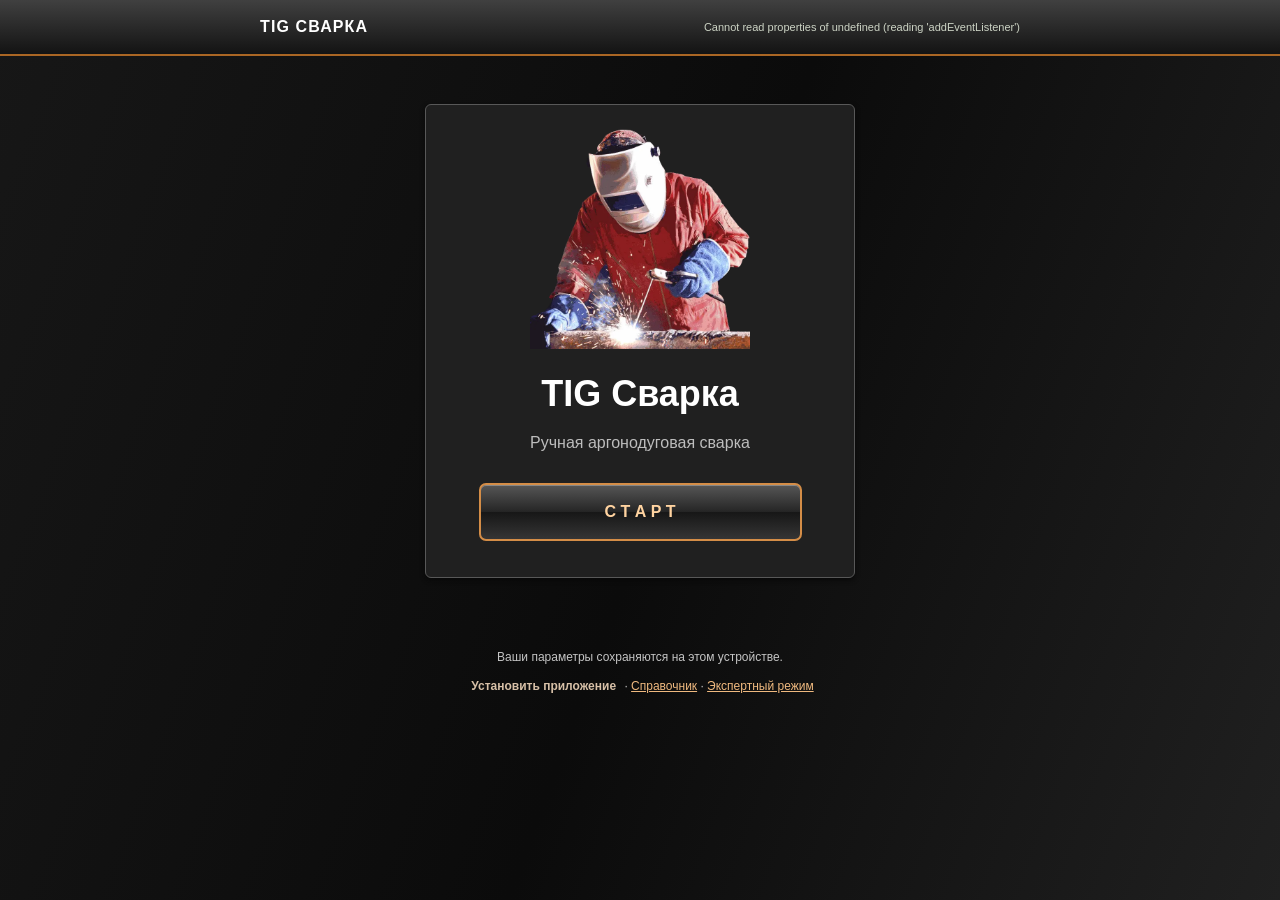
==== commit 0dc1e0c8: "Add files via upload" ====
--- a/index.html
+++ b/index.html
@@ -1 +1 @@
-<!doctype html><html lang="ru"><head><meta charset="utf-8"><meta name="viewport" content="width=device-width,initial-scale=1,viewport-fit=cover"><meta name="theme-color" content="#122b32"><meta name="apple-mobile-web-app-capable" content="yes"><meta name="apple-mobile-web-app-status-bar-style" content="black-translucent"><meta name="description" content="Офлайн-калькулятор TIG, карта проходов и справочник по Юхину с проверкой применимости исходных данных."><title>TIG · Мастерская</title><link rel="manifest" href="./manifest.webmanifest"><link rel="icon" href="./icon-192.png"><link rel="apple-touch-icon" href="./apple-touch-icon.png"><link rel="stylesheet" href="./style.css"><link rel="stylesheet" href="./quick.css"></head><body><header><a class="brand" href="#setup"><span class="logo">T<span>•</span></span><span>TIG <b>МАСТЕРСКАЯ</b><small>СПРАВОЧНИК И КАЛЬКУЛЯТОР</small></span></a><span id="offline" class="status" role="status">Проверяю офлайн-файлы…</span></header><div id="toast" role="status" hidden></div><div id="update" hidden>Доступно обновление приложения. <button id="updateButton">Применить</button></div><nav aria-label="Разделы"><a href="#setup">01 <span>Расчёт</span></a><a href="#passes">02 <span>Проходы</span></a><a href="#materials">03 <span>Расход</span></a><a href="#reference">04 <span>Справочник</span></a><a href="#install">05 <span>Установка</span></a></nav><main id="main"></main><footer>Локальный проект · без регистрации и аналитики · <span id="saveStatus">Сохраняется на устройстве</span></footer><dialog id="confirm"><h2 id="confirmTitle"></h2><p id="confirmText"></p><form method="dialog"><button value="cancel" class="secondary">Отмена</button><button value="ok">Продолжить</button></form></dialog><input id="import" hidden type="file" accept=".json,application/json"><noscript>Включите JavaScript. После первой полной загрузки приложение работает без интернета.</noscript><script src="./data.js"></script><script src="./catalog.js"></script><script src="./evidence.js"></script><script src="./engine.js"></script><script src="./auto.js"></script><script src="./quick.js"></script><script src="./app.js"></script><script src="./offline.js"></script></body></html>
+<!doctype html><html lang="ru"><head><meta charset="utf-8"><meta name="viewport" content="width=device-width,initial-scale=1,viewport-fit=cover"><meta name="theme-color" content="#151515"><title>TIG Сварка</title><link rel="manifest" href="manifest.webmanifest"><link rel="apple-touch-icon" href="apple-touch-icon.png"><link rel="stylesheet" href="easy.css"></head><body><header><a href="index.html">TIG <b>СВАРКА</b></a><span id="offline" role="status">Подготовка офлайн…</span></header><div id="update" hidden>Есть обновление <button id="updateButton">Применить</button></div><main id="screen"></main><div id="toast" role="status" hidden></div><footer>Ваши параметры сохраняются на этом устройстве.<br><button onclick="TigOffline.install()">Установить приложение</button> · <a href="expert.html#reference">Справочник</a> · <a href="expert.html">Экспертный режим</a></footer><script src="data.js"></script><script src="catalog.js"></script><script src="evidence.js"></script><script src="engine.js"></script><script src="easy-engine.js"></script><script src="easy.js"></script><script src="offline.js"></script></body></html>
--- a/easy.css
+++ b/easy.css
@@ -0,0 +1,21 @@
+:root{font-family:system-ui,-apple-system,sans-serif;color:#18352f;background:#edf2f0;font-size:16px;accent-color:#137c70}*{box-sizing:border-box}body{margin:0}header{background:#137c70;color:white;padding:18px max(18px,calc((100% - 760px)/2));display:flex;justify-content:space-between;gap:14px;align-items:center}header a{color:white;text-decoration:none;white-space:nowrap}header span{font-size:11px;text-align:right}main{max-width:760px;margin:auto;padding:24px 16px}h1{font-size:28px;margin:8px 0}h2{font-size:18px}p{line-height:1.5}.sub{color:#5b736c;font-size:14px}.steps{display:flex;gap:7px;margin-bottom:20px}.steps span{background:#dce7e2;padding:8px 12px;border-radius:20px;font-size:12px}.steps .on{background:#137c70;color:white}.card{background:white;border-radius:18px;padding:20px;margin:16px 0;border:1px solid #dce5e0}.grid,.choices,.metrics{display:grid;grid-template-columns:1fr 1fr;gap:12px}label{display:block;font-size:13px;font-weight:600;margin:12px 0;color:#456159}select,input{display:block;width:100%;padding:13px 10px;font:inherit;font-size:16px;color:#18352f;border:1px solid #b6c9c0;background:white;border-radius:9px;margin-top:7px}button{font:inherit;cursor:pointer;border:1px solid #b6c9c0;background:#f6faf8;color:#18352f;border-radius:10px;padding:12px 14px;min-height:44px}.primary{background:#137c70;color:white;border:0;width:100%;font-weight:700;margin-top:14px;padding:17px}.choices button[aria-pressed=true]{background:#d7eee6;border:2px solid #137c70}.choices button{padding:18px 8px}.chips{display:flex;flex-wrap:wrap;gap:6px;margin-top:10px}.chips button{padding:8px 12px;font-size:13px}.back{border:0;background:none;padding:4px 0}.metrics article{background:#f0f7f3;border-radius:12px;padding:16px;min-width:0}.metrics small{display:block;color:#456159}.metrics strong{display:block;font-size:25px;margin:8px 0;overflow-wrap:anywhere}.line{display:flex;justify-content:space-between;gap:20px;padding:12px 0;border-bottom:1px solid #e2ebe5}.line b{text-align:right}details{padding:14px 0}summary{cursor:pointer;font-weight:600}table{border-collapse:collapse;width:100%;font-size:14px}td,th{text-align:left;padding:11px 5px;border-bottom:1px solid #e2ebe5}.notice{background:#fff3da;padding:12px;border-radius:9px;font-size:14px;line-height:1.5}.badge{display:inline-block;font-size:12px;color:#137c70;background:#e0f1e8;border-radius:20px;padding:7px 10px}.seam{display:block;width:100%;text-align:left;margin:10px 0}.seam b{display:block;font-size:18px}.seam small{display:block;margin-top:5px}.scroll{overflow:auto}footer{text-align:center;padding:24px 12px;font-size:12px;color:#637c72}a{color:#137c70}footer button{border:0;background:none;font-size:12px;padding:5px}#update{padding:12px;text-align:center;background:#fff3da}#toast{position:fixed;bottom:20px;left:10%;width:80%;background:#18352f;color:white;padding:15px;border-radius:12px;z-index:5}[hidden]{display:none!important}@media(max-width:420px){.grid{grid-template-columns:1fr}.card{padding:16px}.metrics strong{font-size:21px}.steps span{padding:7px 9px}h1{font-size:25px}}@media print{header,footer,button,.steps,details{display:none}main{max-width:none}.card{break-inside:avoid}}
+
+/* Panel, key and section illustrations follow the reference Android resources. */
+:root{color-scheme:dark;color:#eee;background:#101010;font-family:Roboto,Arial,sans-serif;accent-color:#e49a43}
+body{background:linear-gradient(110deg,#171717,#0b0b0b 52%,#202020);min-height:100vh}
+header{background:linear-gradient(#404040,#131313);border-bottom:2px solid #aa6624}
+header a{font-weight:700;letter-spacing:.07em}header span{color:#cdd4c5}
+main{max-width:680px}h1,h2{color:#fff}h1{font-size:24px}.sub,footer{color:#c4c4c4}
+.card,.start-panel{color:#eee;background:#202020;border:1px solid #585858;border-radius:6px;box-shadow:0 2px 5px #080808}
+.steps span,.badge{color:#ddd;background:#272727;border:1px solid #525252;border-radius:4px}.steps .on{color:#ffcd94;background:#382a1b;border-color:#b97631}
+button,.choices button,.primary,.start-key{color:white;background:linear-gradient(#565656,#262626 49%,#171717 51%,#353535);border:1px solid #777;border-radius:7px;box-shadow:inset 0 1px #888;font-weight:600}
+button:focus-visible,select:focus-visible,input:focus-visible{outline:3px solid #ffba64;outline-offset:2px}
+.choices button[aria-pressed=true],.primary,.start-key{border:2px solid #d48d47;color:#ffd3a0}
+label,.metrics small{color:#c9c9c9}input,select{color:#fff;background:#131313;border-color:#696969;border-radius:4px}
+.choices button{display:grid;place-items:center;padding:8px;gap:4px}.joint-pic{width:100%;height:64px;object-fit:contain}
+.seam{min-height:76px}.seam img{float:left;width:80px;height:52px;object-fit:contain;margin-right:14px}
+.metrics article{background:#121212;border:1px solid #5b5b5b;border-radius:4px}.metrics strong{color:#ffc27d}
+.line,td,th{border-color:#474747}.notice{background:#312b21;color:#ffe3c2}
+.result-pic{display:block;max-height:96px;max-width:100%;margin:10px auto}
+.start-panel{text-align:center;max-width:430px;margin:24px auto;padding:24px}.start-panel img{width:65%;max-height:220px;object-fit:contain}.start-panel h1{margin:20px 0 4px;font-size:36px}.start-panel p{color:#bdbdbd}.start-key{margin:12px auto;width:85%;padding:18px}.back,footer button{box-shadow:none;border:0;background:transparent;color:#d7c0a7}.steps{flex-wrap:wrap}.primary{letter-spacing:.04em}footer a{color:#efb97f}
+@media print{.card,.metrics article,body{background:white;color:black}.line b,.metrics strong,h1,h2,.metrics small,.sub{color:black}.result-pic{max-height:60px}}
